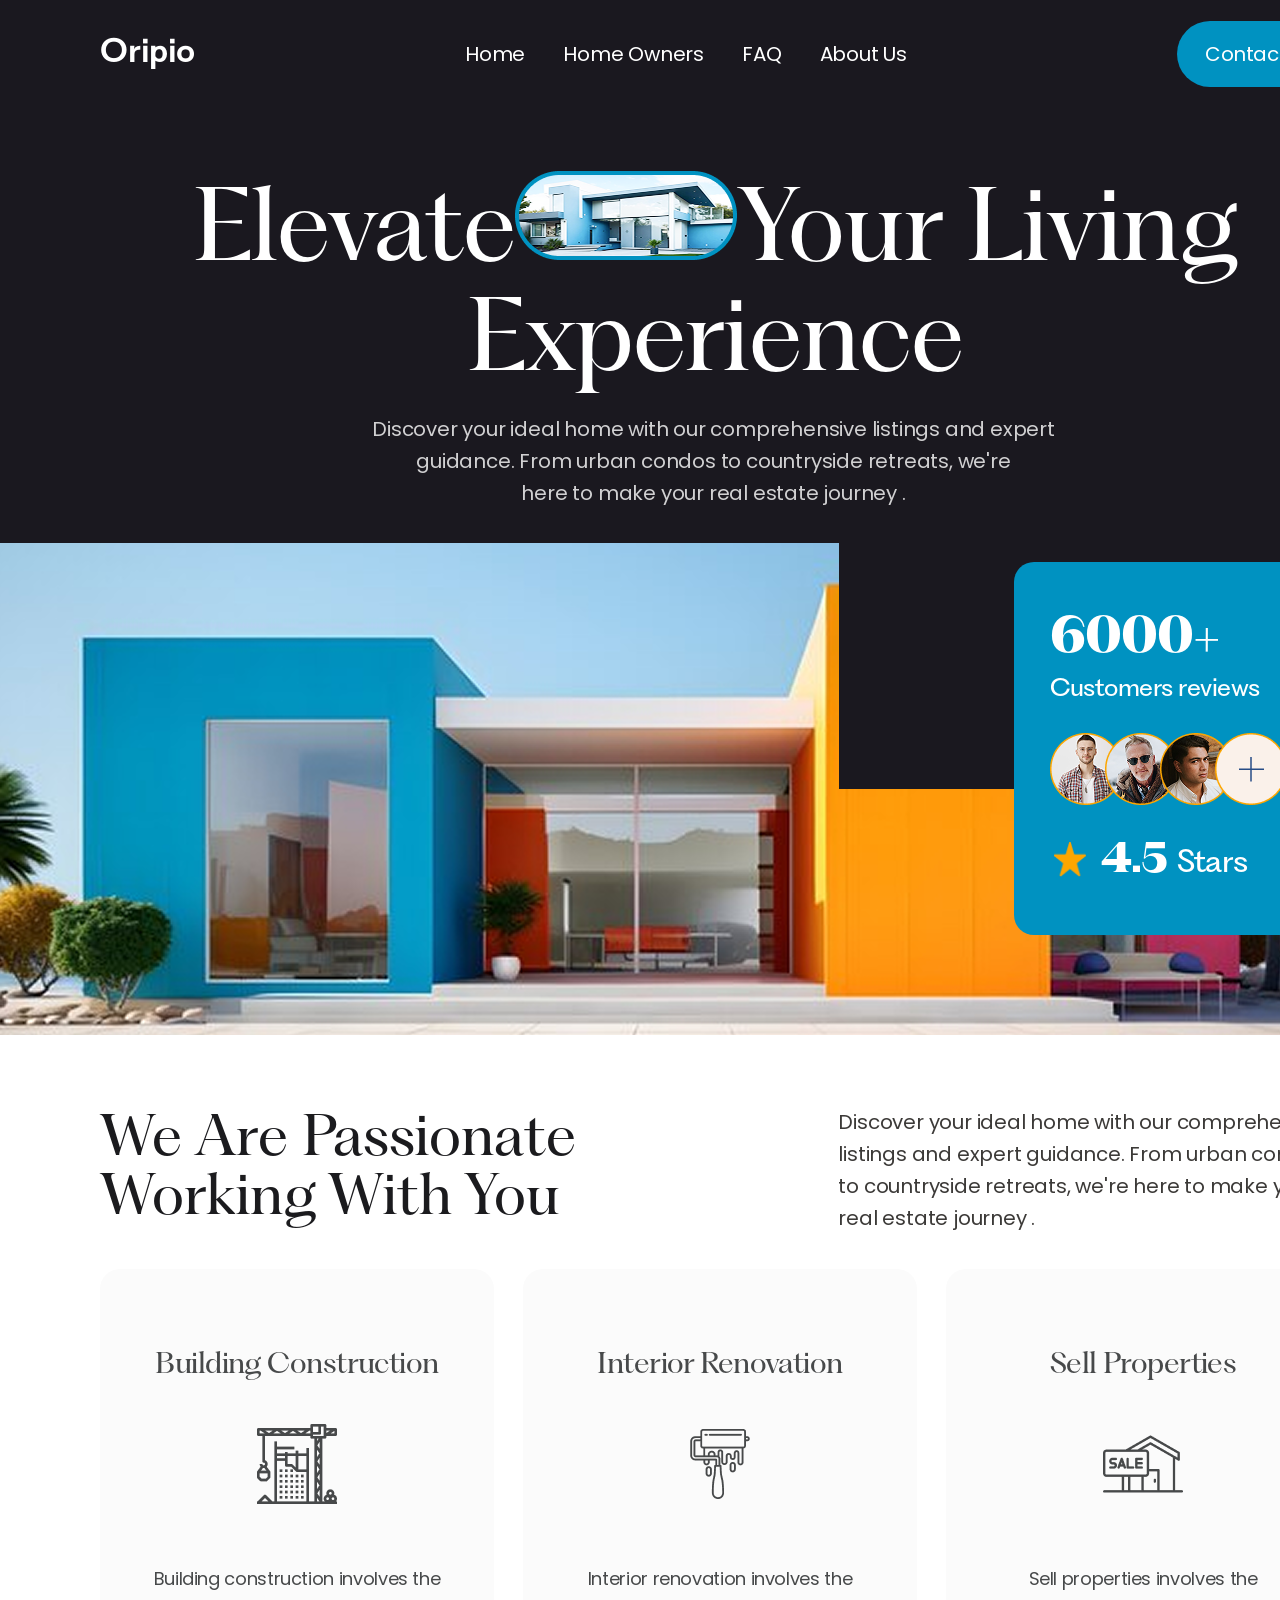
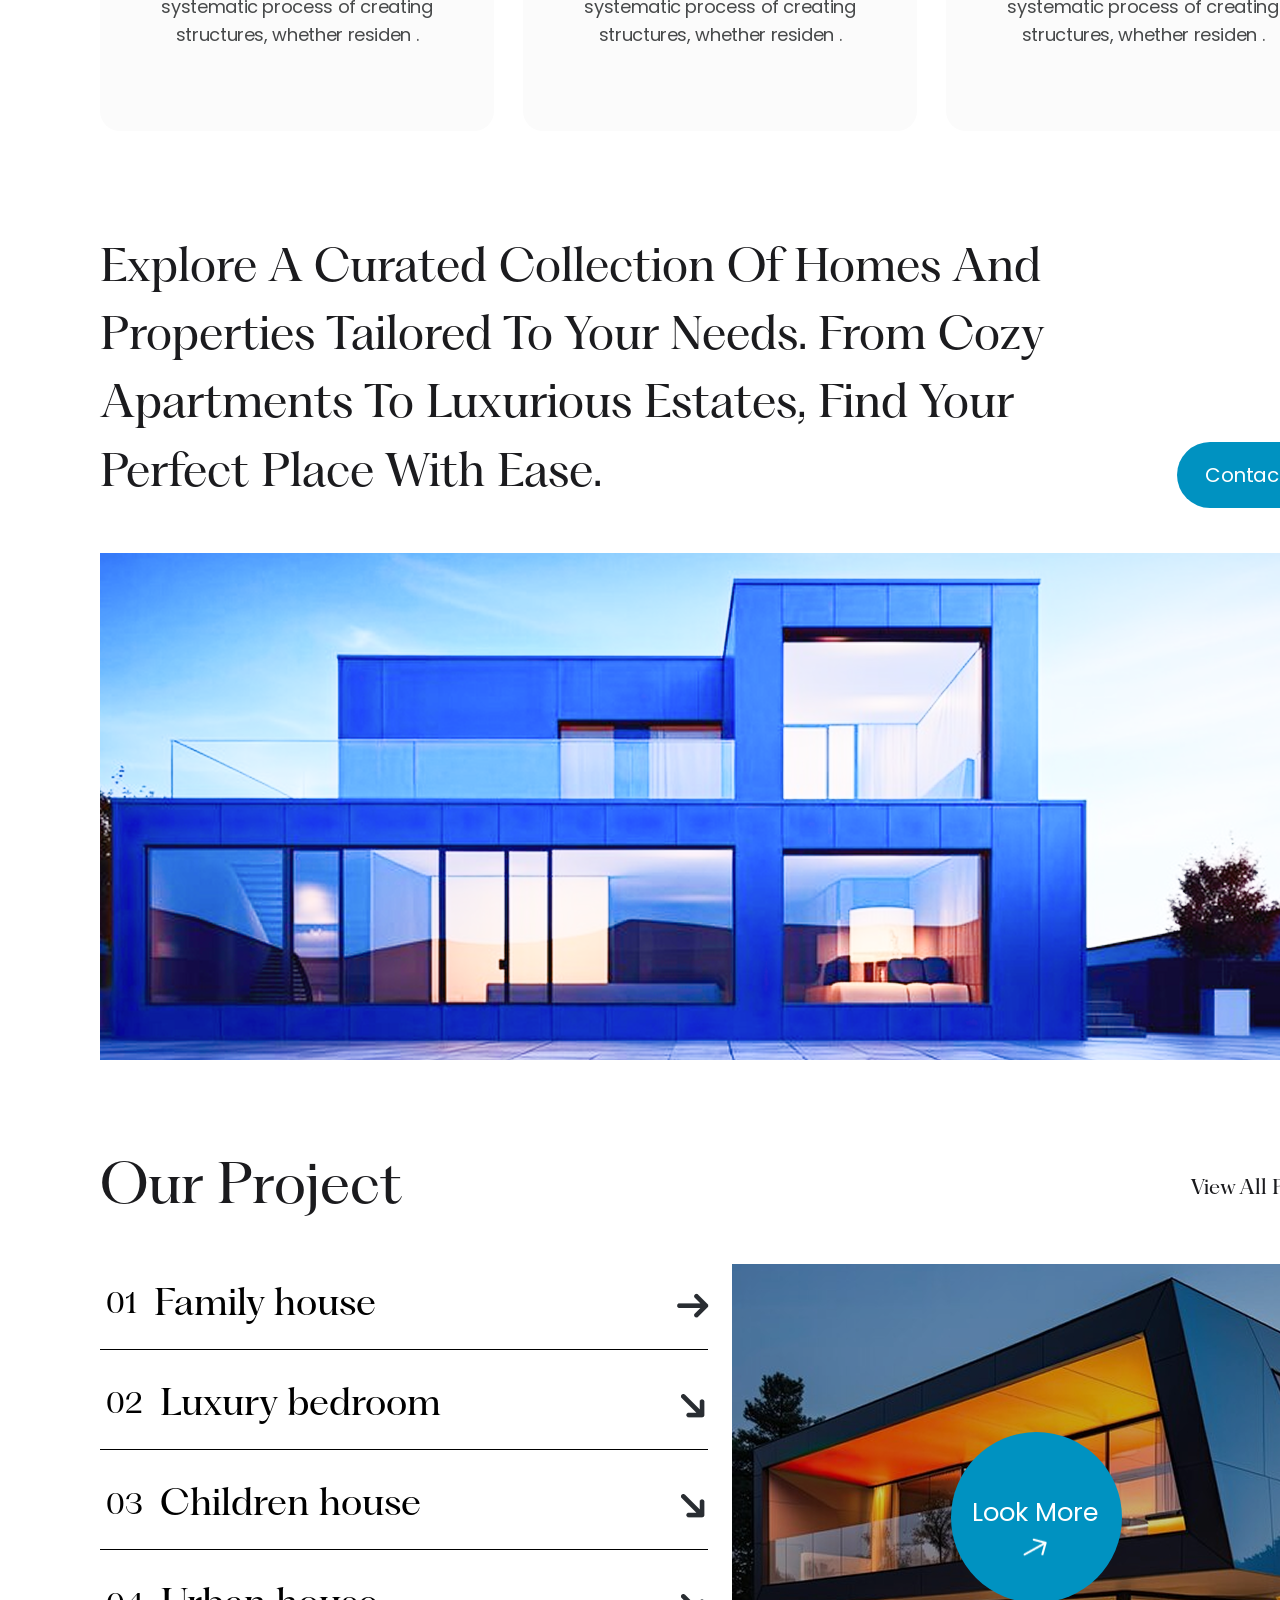
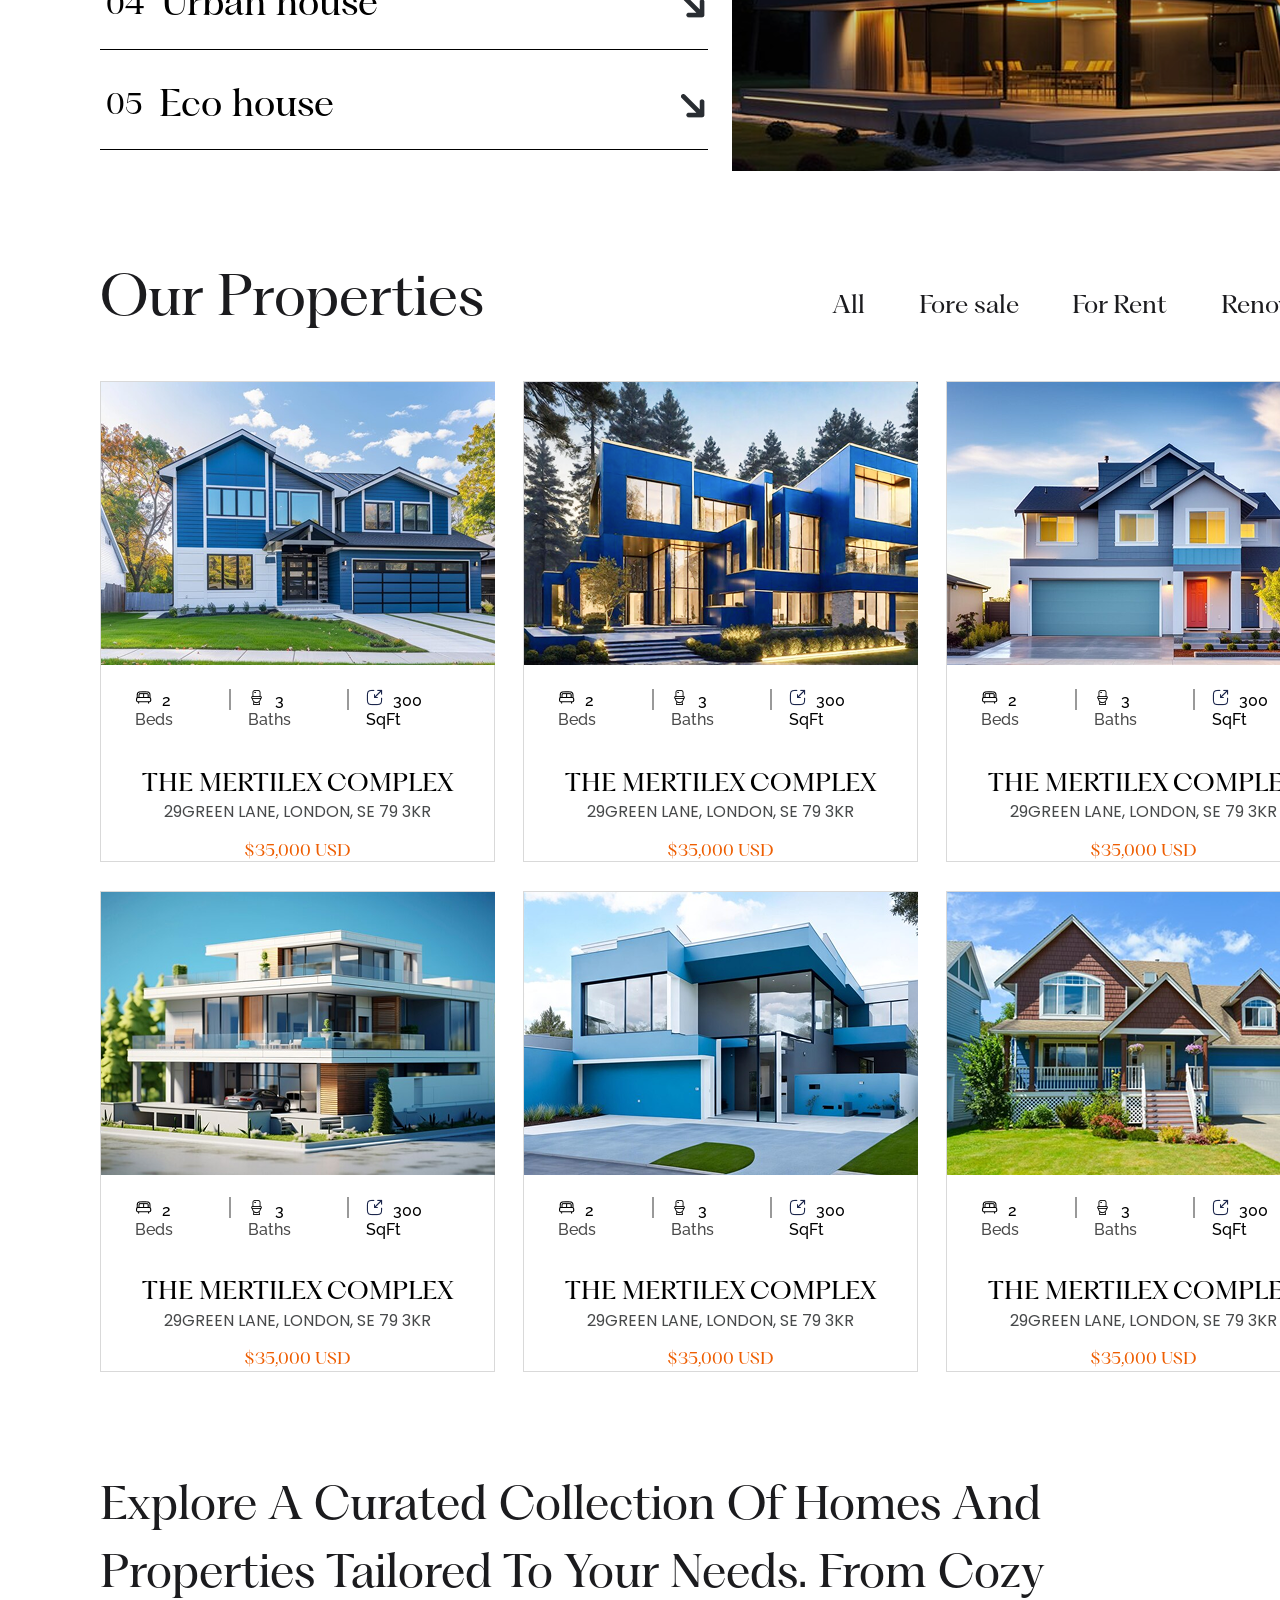
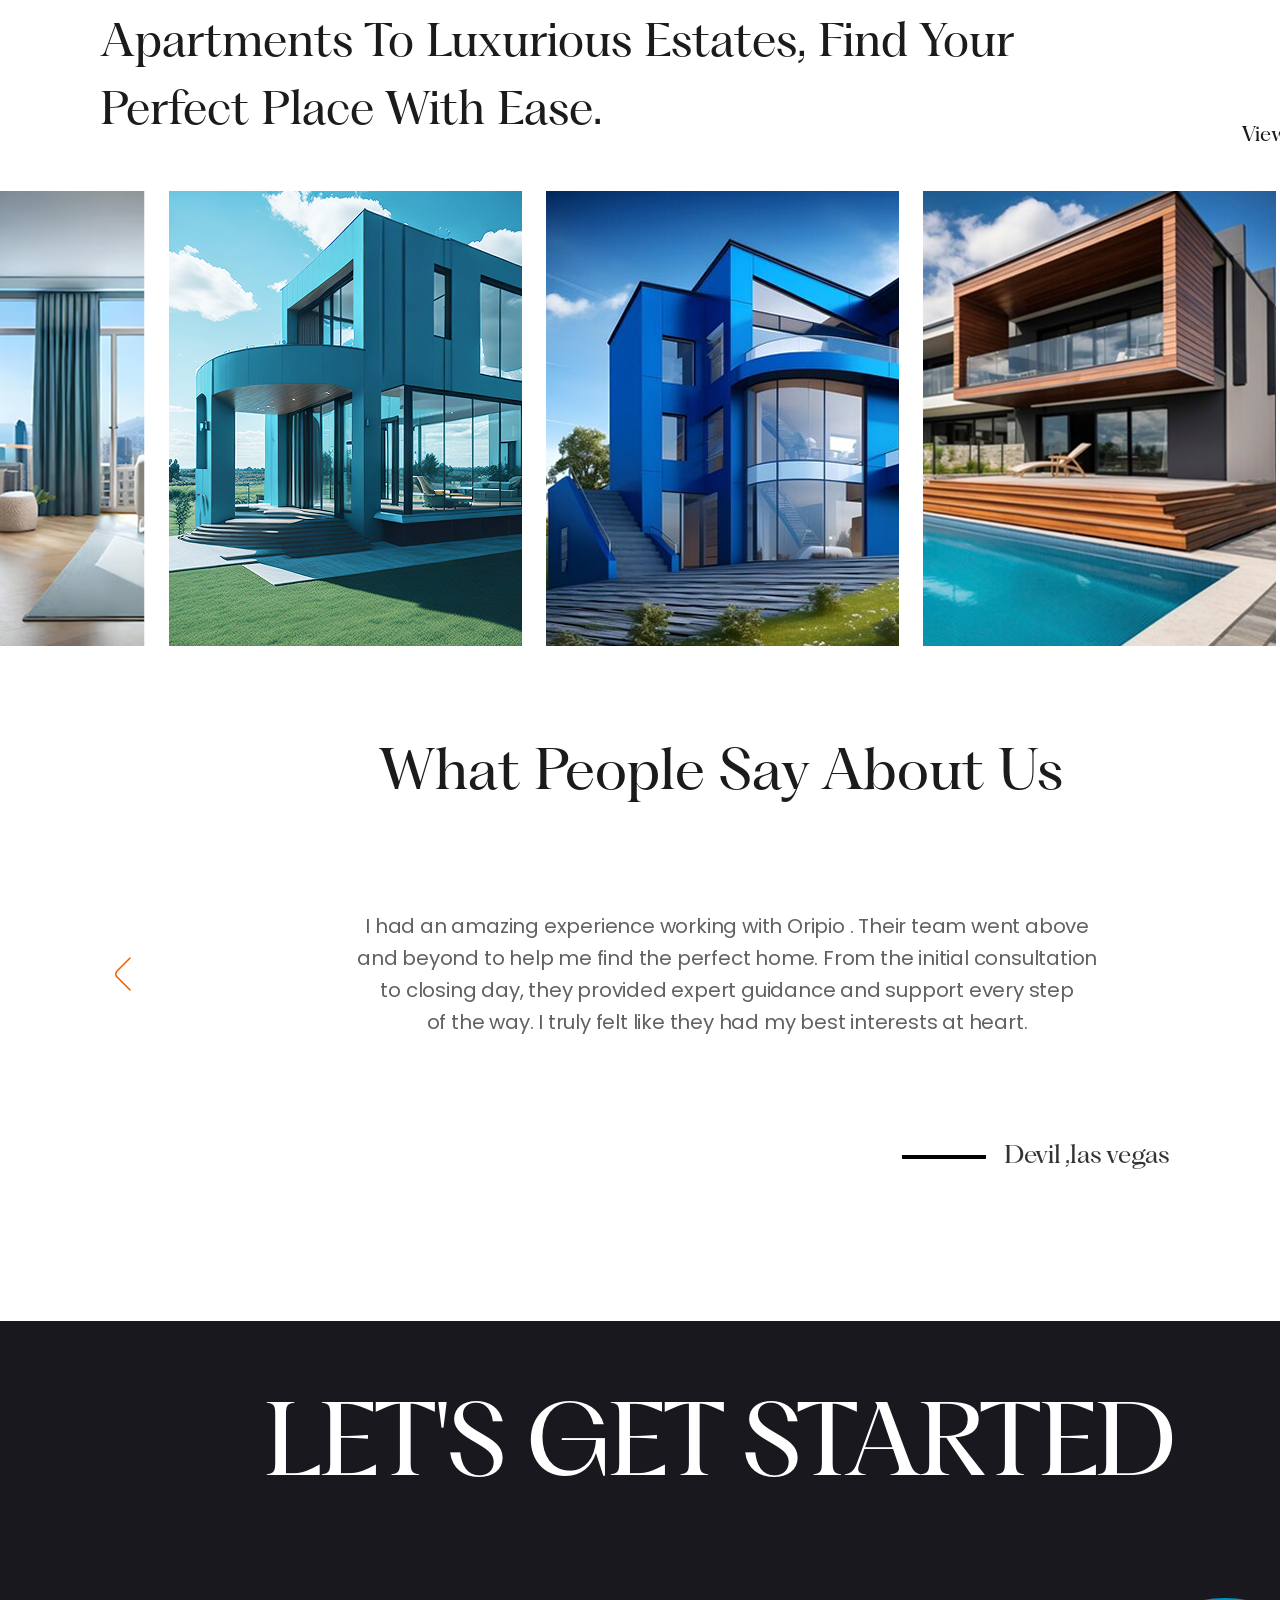
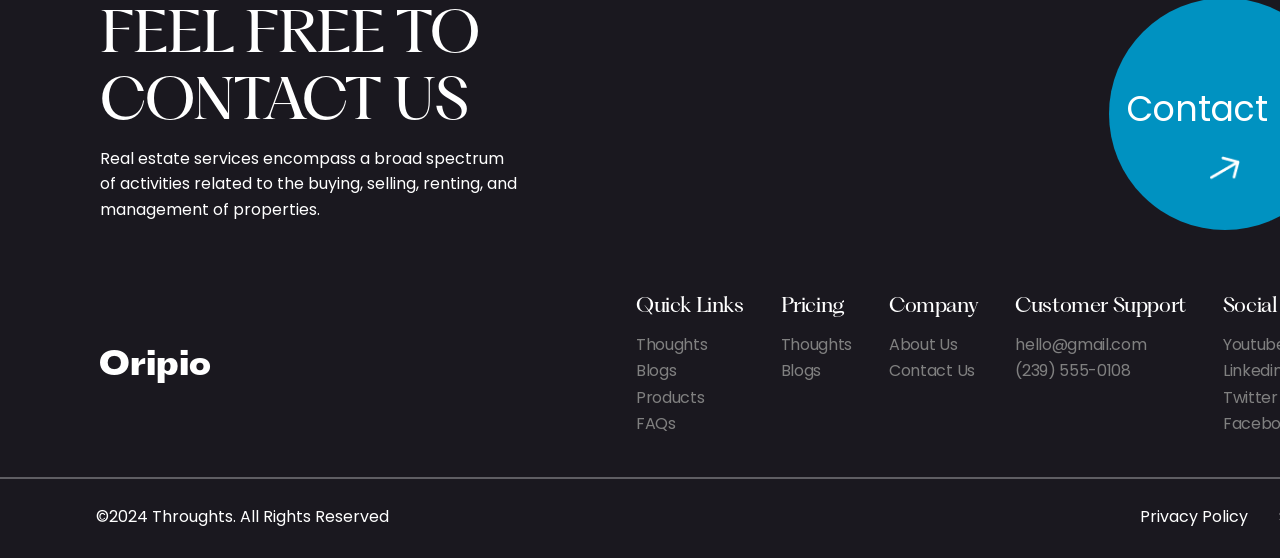
==== index.html @ f5506776 "Add files via upload" ====
<!DOCTYPE html>
<html lang="ru">
<head>
    <meta charset="UTF-8">
    <meta name="viewport" content="width=device-width, initial-scale=1.0">
    <link rel="stylesheet" href="scss/main.css">
    <title>Oripio</title>
</head>
<body>
    <header>
        <!--Шапка-->
        <div class="header">
        <h1 class="header_logo">Oripio</h1>
        <nav>
            <ul>
                <li><a class="header_nav_p">Home</a></li>
                <li><a class="header_nav_p">Home Owners</a></li>
                <li><a class="header_nav_p">FAQ</a></li>
                <li><a class="header_nav_p">About Us</a></li>
            </ul>
        </nav>
        <a href="index2.html"><!-- тут должна быть ссылка -->
        <input class="header_btn" type="button" value="Contact us">
        </a>
        </div>
    </header>
    <!--Страница 1-->
    <main>
        <div class="hero">
            <div class="hero_info">
                <h2>Elevate<span><img src="img/house.png" alt="house"></span>Your Living Experience</h2>
                <p>Discover your ideal home with our comprehensive listings and expert guidance. From urban condos to countryside  retreats, we're<br> here to  make your real estate journey .</p>
            </div>
            <img class="home_img" src="img/home.png" alt="home">
            <div class="block1">
                <img class="arrow_img" src="img/arrow.png" alt="arrow">
                <p class="namber">6000+</p>
                <p class="opisanie">Customers reviews</p>
                <img class="people_img" src="img/people.png" alt="people">
                <div class="stars">
                    <img class="star_img" src="img/Star.png" alt="star">
                    <p class="star">4.5 <span>Stars</span></p>
                </div>  
            </div>
        </div>

    <!--Страница 2-->
        <div class="work">
            <div class="work_info">
                <h2>We Are Passionate Working With You</h2>
                <p>Discover your ideal home with our comprehensive listings and expert guidance. From urban condos to countryside retreats, we're here to make your real estate journey .</p>
            </div>

            <div class="page2_blocks">
                <div class="block2">
                    <h3>Building Construction</h3>
                    <img class="kran_img" src="img/kran.png" alt="kran">
                    <p>Building construction involves the systematic process of creating structures, whether residen .</p>
                </div>
                <div class="block2">
                    <h3>Interior Renovation</h3>
                    <img class="balik" src="img/balik.png" alt="balik">
                    <p>Interior renovation involves the systematic process of creating structures, whether residen .</p>
                </div>
                <div class="block2">
                    <h3>Sell Properties</h3>
                    <img class="salehome" src="img/salehome.png" alt="salehome">
                    <p>Sell properties involves the systematic process of creating structures, whether residen .</p>
                </div>
            </div>
        </div>

        <!--Страница 3-->
        <div class="opicanie">
            <div class="opicanie_nazvanie">
                <h2>Explore A Curated Collection Of Homes And Properties Tailored To Your Needs. From Cozy Apartments To Luxurious Estates, Find Your Perfect Place With Ease.</h2>
            </div>
             <a href="index2.html"><!-- тут должна быть ссылка -->
                <input class="kopka_btn" type="button" value="Contact us">
            </a>
            <img class="bly_home" src="img/blek.png" alt="">
        </div >
        
<!--Страница 4-->
        <div class="strela">
            <div class="plan_info">
                    <h2 class="strela_nas">Our Project</h2>
                    <p class="strela_txt">View All Project</p>
            </div>
            <div class="plan">
                <div class="punkts">
                    <p>01<span>Family house</span><img src="img/arrow-right.png" alt="arrow"></p>
                    <div class="separator"></div>
                    <p>02<span>Luxury bedroom</span><img src="img/arrow-down.png" alt="arrow"></p>
                    <div class="separator"></div>
                    <p>03<span>Children house</span><img src="img/arrow-down.png" alt="arrow"></p>
                    <div class="separator"></div>
                    <p>04<span>Urban house</span><img src="img/arrow-down.png" alt="arrow"></p>
                    <div class="separator"></div>
                    <p>05<span>Eco house</span><img src="img/arrow-down.png" alt="arrow"></p>
                    <div class="separator"></div>
                </div>
                <div class="strela_png">
                    <img src="img/dom.png" alt="dom">
                    <botton class="circle">
                        <p>Look More</p>
                        <img src="img/arrow-white.png" alt="arrow">
                    </botton>
                </div>
            </div>
        </div>

<!--Страница 5-->
    <div class="ocenka">
            <span class="nazvan">Our Properties</span> 
            <div class="ui">
            <nav>
                <ul>
                    <li><a href="#">All</a></li>
                    <li><a href="#">Fore sale</a></li>
                    <li><a href="#">For Rent</a></li>
                    <li><a href="#">Renovate</a></li>
                </ul>
            </nav>
            </div>
      <div class="projects">
            <div class="project1">
                <img class="title_pr" src="img/1home.png" alt="dom">
                <div class="text_prpject">
                    <div class="txt_pr">
                        <p><img src="img/beds.png" alt="beds">2 <span>Beds</span><div class="separator_pr"></div></p>
                        <p><img src="img/baths.png" alt="baths">3 <span>Baths</span><div class="separator_pr"></div></p>
                        <p><img src="img/sqft.png" alt="sq">300 SqFt</p>
                    </div>
                    <div class="reklama">
                        <p class="the_m_c">THE MERTILEX COMPLEX</p>
                        <p class="green_lane">29GREEN LANE, LONDON, SE 79 3KR</p>
                        <p class="dollar">$35,000 USD</p>
                    </div>
                </div>
            </div>
            <div class="project1">
                <img class="title_pr" src="img/2home.png" alt="dom">
                <div class="text_prpject">
                    <div class="txt_pr">
                        <p><img src="img/beds.png" alt="beds">2 <span>Beds</span><div class="separator_pr"></div></p>
                        <p><img src="img/baths.png" alt="baths">3 <span>Baths</span><div class="separator_pr"></div></p>
                        <p><img src="img/sqft.png" alt="sq">300 SqFt</p>
                    </div>
                    <div class="reklama">
                        <p class="the_m_c">THE MERTILEX COMPLEX</p>
                        <p class="green_lane">29GREEN LANE, LONDON, SE 79 3KR</p>
                        <p class="dollar">$35,000 USD</p>
                    </div>
                </div>
            </div>
            <div class="project1">
                <img class="title_pr" src="img/3home.png" alt="dom">
                <div class="text_prpject">
                    <div class="txt_pr">
                        <p><img src="img/beds.png" alt="beds">2 <span>Beds</span><div class="separator_pr"></div></p>
                        <p><img src="img/baths.png" alt="baths">3 <span>Baths</span><div class="separator_pr"></div></p>
                        <p><img src="img/sqft.png" alt="sq">300 SqFt</p>
                    </div>
                    <div class="reklama">
                        <p class="the_m_c">THE MERTILEX COMPLEX</p>
                        <p class="green_lane">29GREEN LANE, LONDON, SE 79 3KR</p>
                        <p class="dollar">$35,000 USD</p>
                    </div>
                </div>
            </div>
            
        </div>
    <div class="projects3">
       <div class="project2">
                <img class="title_pr2" src="img/4home.png" alt="dom">
                <div class="text_prpject2">
                    <div class="txt_pr2">
                        <p><img src="img/beds.png" alt="beds">2 <span>Beds</span><div class="separator_pr2"></div></p>
                        <p><img src="img/baths.png" alt="baths">3 <span>Baths</span><div class="separator_pr2"></div></p>
                        <p><img src="img/sqft.png" alt="sq">300 SqFt</p>
                    </div>
                    <div class="reklama2">
                        <p class="the_m_c2">THE MERTILEX COMPLEX</p>
                        <p class="green_lane2">29GREEN LANE, LONDON, SE 79 3KR</p>
                        <p class="dollar2">$35,000 USD</p>
                    </div>
                </div>
       </div>

       <div class="project2">
                <img class="title_pr2" src="img/6home.png" alt="dom">
                <div class="text_prpject2">
                    <div class="txt_pr2">
                        <p><img src="img/beds.png" alt="beds">2 <span>Beds</span><div class="separator_pr2"></div></p>
                        <p><img src="img/baths.png" alt="baths">3 <span>Baths</span><div class="separator_pr2"></div></p>
                        <p><img src="img/sqft.png" alt="sq">300 SqFt</p>
                    </div>
                    <div class="reklama2">
                        <p class="the_m_c2">THE MERTILEX COMPLEX</p>
                        <p class="green_lane2">29GREEN LANE, LONDON, SE 79 3KR</p>
                        <p class="dollar2">$35,000 USD</p>
                    </div>
                </div>
       </div>

       <div class="project2">
                <img class="title_pr2" src="img/7home.png" alt="dom">
                <div class="text_prpject2">
                    <div class="txt_pr2">
                        <p><img src="img/beds.png" alt="beds">2 <span>Beds</span><div class="separator_pr2"></div></p>
                        <p><img src="img/baths.png" alt="baths">3 <span>Baths</span><div class="separator_pr2"></div></p>
                        <p><img src="img/sqft.png" alt="sq">300 SqFt</p>
                    </div>
                    <div class="reklama2">
                        <p class="the_m_c2">THE MERTILEX COMPLEX</p>
                        <p class="green_lane2">29GREEN LANE, LONDON, SE 79 3KR</p>
                        <p class="dollar2">$35,000 USD</p>
                    </div>
                </div>
       </div>
    </div>
<!--Страница 6-->
       <div class="carysel">
          <div class="carysel_info">
            <h2>Explore A Curated Collection Of Homes And Properties Tailored To Your Needs. From Cozy Apartments To Luxurious Estates, Find Your Perfect Place With Ease.</h2>
            <p>View More</p>
          </div>
          <div class="cartinki">
            <img class="home1" src="img/home1.png">
            <img class="home2" src="img/home2.png">
            <img class="home3" src="img/home3.png">
            <img class="home4" src="img/home4.png">
            <img class="home5" src="img/home5.png">
          </div>
       </div>

<!--Страница 7-->
      <div class="poslednie">
        <div class="What">
            <h2>What people say about us</h2>
        </div>
        <div class="hed">
            <img class="left2" src="img/left.png">
            <span> I had an amazing experience working with Oripio . Their team went above <br> and beyond to help me find the perfect home. From the initial consultation <br> to closing day, they provided expert guidance and support every step <br> of the way. I truly felt like they had my best interests at heart.</span>
            <img class="right2" src="img/right.png">
        </div>
        <div class="las">
            <div class="lini"></div>
            <p>Devil ,las vegas</p>
        </div>
      </div>
    </main>
    
<!--Подвал-->
    <footer class="footer">
        <div class="names">
            <h2>LET'S GET STARTED</h2>
        </div>
        <div class="ju">
            <div class="infos">
                <h3>FEEL FREE TO CONTACT US</h3>
                <p>Real estate services encompass a broad spectrum of activities related to the buying, selling, renting, and management of properties.</p>
            </div>
            <button class="circle2">
                <p>Contact Us</p>
                <img src="img/strela.png">
            </button>
        </div>
        <div class="contact">
            <p class="oripio">Oripio</p>
            <div class="footer_links">
                <div class="one">
                    <p class="one_title">Quick Links</p>
                    <div class="punkti">
                        <p>Thoughts</p>
                        <p>Blogs</p>
                        <p>Products</p>
                        <p>FAQs</p>
                    </div>
                </div>
                <div class="one">
                    <p class="one_title">Pricing</p>
                    <div class="punkti">
                        <p>Thoughts</p>
                        <p>Blogs</p>
                    </div>
                    
                </div>
                <div class="one">
                    <p class="one_title">Company</p>
                    <div class="punkti">
                        <p>About Us</p>
                        <p>Contact Us</p>
                    </div>
                </div>
                <div class="one">
                    <p class="one_title">Customer Support</p>
                    <div class="punkti">
                        <p>hello@gmail.com</p>
                        <p>(239) 555-0108</p>
                    </div>
                </div>
                <div class="one">
                    <p class="one_title">Social Media</p>
                    <div class="punkti">
                        <p>Youtube</p>
                        <p>Linkedin</p>
                        <p>Twitter</p>
                        <p>Facebook</p>
                    </div>
                    
                </div>
            </div> 
        </div>
        <div class="cones"></div>
        <div class="nam">
            <p class="nam_2024">©2024 Throughts. All Rights Reserved</p>
            <p>Privacy Policy</p>
            <p>Security</p>
        </div>
    </footer>
</body>
</html>
---- scss/main.css ----
* {
  margin: 0 auto;
  padding: 0;
}

@font-face {
  font-family: Poppins-Regular;
  src: url(../font/Poppins/Poppins-Regular.ttf);
}
@font-face {
  font-family: PPfragment-SansExtraBold;
  src: url(../font/pp-fragment-webfont/PPFragment-SansExtraBold.woff);
}
@font-face {
  font-family: PPfragment-SerifRegular;
  src: url(../font/pp-fragment-webfont/PPFragment-SerifRegular.woff);
}
@font-face {
  font-family: PPfragment-SerifExtraBold;
  src: url(../font/pp-fragment-webfont/PPFragment-SerifExtraBold.woff);
}
@font-face {
  font-family: PPfragment-SansRegular;
  src: url(../font/pp-fragment-webfont/PPFragment-SansRegular.woff);
}
@font-face {
  font-family: Raleway-Medium;
  src: url(../font/Raleway/static/Raleway-Medium.ttf);
}
body {
  width: 1440px;
  background-color: #FFFFFF;
}
@media screen and (min-width: 500px) {
  body {
    width: 1440px;
  }
}

.green_lane2, .green_lane, .block2 p {
  font-family: Poppins-Regular, sans-serif;
  font-weight: 400;
  color: #47494A;
  letter-spacing: -0.02em;
}

header {
  background-color: #1A181F;
  height: 66px;
  padding: 21px 100px;
  letter-spacing: -0.01em;
}

.header {
  display: flex;
  gap: 263.5px;
  align-items: center;
}
.header_logo {
  font-family: PPfragment-SansRegular, sans-serif;
  font-size: 30px;
  color: #FFFFFF;
  margin: 0px 0px 0px 0px;
  letter-spacing: 1px;
  font-weight: 800;
}
.header nav ul {
  display: flex;
  gap: -20px;
  margin: 35px 0px 0px 0px;
  list-style: none;
}
.header_nav_p {
  cursor: pointer;
  font-family: Poppins-Regular, sans-serif;
  font-size: 1.25rem;
  color: #FFFFFF;
  opacity: 1;
  font-weight: 400;
  letter-spacing: -0.01em;
}
.header_btn {
  border: none;
  padding: 18px 28px;
  width: 163px;
  height: 66px;
  background: #0092C1;
  border-radius: 38px;
  font-family: Poppins-Regular, sans-serif;
  font-size: 1.25rem;
  color: #FFFFFF;
  letter-spacing: -0.02em;
  cursor: pointer;
}

.hero {
  background-color: #1A181F;
  width: 1440px;
  height: 914px;
}
.hero_info {
  text-align: center;
  position: relative;
}
.hero_info h2 {
  margin-left: 170px;
  margin-right: auto;
  padding-top: 63px;
  font-family: PPfragment-SerifRegular, serif;
  font-size: 6rem;
  color: #FFFFFF;
  font-weight: 400;
  width: 1090px;
  line-height: 115%;
  text-align: center;
  letter-spacing: -0.01em;
  font-weight: 400;
}
.hero_info p {
  text-align: center;
  font-family: Poppins-Regular, sans-serif;
  font-size: 1.25rem;
  color: #FFFFFF;
  opacity: 0.8;
  font-weight: 400;
  letter-spacing: -0.01em;
  width: 687px;
  margin-top: 13px;
  line-height: 160%;
  margin-left: 370px;
}

.home_img {
  position: absolute;
  margin-top: 34px;
  left: 50%;
  transform: translateX(-50%);
  z-index: 0;
  width: 1440px;
  height: auto;
}

.block1 {
  background: #0092C1;
  width: 311px;
  height: 373px;
  border-radius: 20px;
  margin: 53px 0 0 1014px;
  z-index: 1;
  position: relative;
}

.arrow_img {
  position: absolute;
  width: 60px;
  height: 60px;
  margin-left: 281px;
  margin-top: -21px;
  z-index: 2;
  cursor: pointer;
}

.namber {
  font-family: PPfragment-SerifExtraBold, serif;
  font-size: 3rem;
  color: #FFFFFF;
  margin-left: 36px;
  padding-top: 53px;
  letter-spacing: -0.02em;
  font-weight: 800;
}

.opisanie {
  font-family: PPfragment-SansRegular, sans-serif;
  font-size: 1.5rem;
  color: #FFFFFF;
  margin: 13px 0 0 36px;
  letter-spacing: -0.02em;
  font-weight: 400;
}

.people_img {
  margin: 31px 0 0 36px;
}

.star {
  font-family: PPfragment-SerifExtraBold, serif;
  font-size: 2.5rem;
  color: #FFFFFF;
  letter-spacing: -0.02em;
  font-weight: 800;
}
.star span {
  font-family: PPfragment-SansRegular, sans-serif;
  font-size: 1.875rem;
  font-weight: 400;
}

.star_img {
  width: 32px;
  height: 35px;
  margin: 1px 3px 0px 15px;
}

.stars {
  margin: 32px 0 0 25px;
  display: flex;
  width: 220px;
}

.work {
  background-color: #FFFFFF;
  width: 1240px;
  margin: 79px 100px;
}
.work_info {
  height: 128px;
  display: flex;
  justify-content: space-between;
  align-items: center;
  padding: 0px;
  gap: 173px;
}
.work_info h2 {
  font-family: PPfragment-SerifRegular, serif;
  font-size: 3.375rem;
  color: #1B1B1E;
  font-weight: 400;
  text-align: left;
  line-height: 110%;
  margin-top: 10px;
}
.work_info p {
  font-family: Poppins-Regular, sans-serif;
  font-size: 1.25rem;
  color: #3C3A38;
  opacity: 1;
  font-weight: 400;
  letter-spacing: -0.01em;
  width: 840px;
  height: 128px;
  padding-top: 10px;
  line-height: 160%;
}

.page2_blocks {
  display: flex;
  flex-direction: row;
  align-items: flex-start;
  gap: 29px;
  margin-top: 35px;
}

.block2 {
  box-sizing: border-box;
  display: flex;
  flex-direction: column;
  justify-content: center;
  align-items: center;
  padding: 82px 34px;
  gap: 44px;
  width: 394px;
  height: 462px;
  background: #FBFBFB;
  border-radius: 20px;
  margin-top: 5px;
}
.block2 h3 {
  font-family: PPfragment-SerifRegular, serif;
  font-weight: 400;
  font-size: 1.75rem;
  text-align: center;
  color: #47494A;
  letter-spacing: -0.02em;
  text-transform: capitalize;
}
.block2 p {
  width: 305px;
  height: 84px;
  font-size: 1.125rem;
  line-height: 155%;
  text-align: center;
}
.block2 img {
  margin-bottom: 17px;
  width: 80px;
  height: 80px;
}

.opicanie {
  background-color: #FFFFFF;
  height: 827px;
  margin-left: 100px;
  width: 1240px;
  margin-top: -77px;
}
.opicanie_nazvanie {
  display: flex;
  justify-content: space-between;
  align-items: center;
  padding: 0px;
  gap: 173px;
}
.opicanie_nazvanie h2 {
  font-family: PPfragment-SerifRegular, serif;
  font-size: 2.75rem;
  color: #1B1B1E;
  font-weight: 400;
  text-align: left;
  margin-top: 103px;
  line-height: 155%;
  width: 1050px;
  margin-right: 290px;
}

.kopka_btn {
  border: none;
  padding: 18px 28px;
  width: 163px;
  height: 66px;
  background: #0092C1;
  border-radius: 38px;
  font-family: Poppins-Regular, sans-serif;
  font-size: 1.25rem;
  color: #FFFFFF;
  letter-spacing: -0.02em;
  cursor: pointer;
  float: right;
  margin-top: -67px;
}

.bly_home {
  width: 1240px;
  height: 507px;
  margin-top: 44px;
}

.strela {
  margin: 164px 100px 100px 100px;
  align-items: flex-start;
}

.plan_info {
  display: flex;
  justify-content: space-between;
  align-items: center;
  height: 128px;
}

.strela_nas {
  font-family: PPfragment-SerifRegular, serif;
  font-size: 54px;
  color: #1B1B1E;
  font-weight: 400;
  margin: 0;
}

.strela_txt {
  font-family: PPfragment-SerifRegular, serif;
  font-size: 20px;
  color: #1B1B1E;
  font-weight: 400;
  margin: 0;
}

.plan {
  display: flex;
}

.punkts {
  margin-top: 33px;
  width: 608px;
  cursor: pointer;
  position: relative;
  margin-left: 6px;
  justify-content: space-between;
}
.punkts p {
  font-family: PPfragment-SerifRegular, serif;
  font-size: 28px;
  display: flex;
  align-items: center;
  justify-content: space-between;
  margin: 0px;
  line-height: 41px;
}
.punkts span {
  font-family: PPfragment-SerifRegular, serif;
  margin-left: 17px;
  flex: 1;
  font-weight: 400;
  font-size: 36px;
  line-height: 41.5px;
}
.punkts img {
  flex-shrink: 0;
}

.separator {
  height: 1.17px;
  background-color: #000000;
  margin: 22px 0 35.5px -6.5px;
  width: 608px;
}

.strela_png {
  position: relative;
  margin-left: 20px;
  margin-top: 12px;
  display: flex;
  flex-direction: column;
  align-items: center;
}
.strela_png img {
  width: 608px;
  height: 507px;
}

.circle {
  position: absolute;
  width: 171px;
  height: 171px;
  background-color: #0092C1;
  border-radius: 50%;
  margin-top: 168px;
  color: #FFFFFF;
  align-items: center;
}
.circle p {
  margin: 61px 22px 0px 21px;
  font-family: Poppins-Regular, sans-serif;
  font-size: 25.65px;
}
.circle img {
  width: 34.2px;
  height: 34.2px;
  margin: 0px 0 0 67.9px;
}

.ocenka {
  margin: -15px 100px 100px 100px;
  width: 1240px;
  height: 1103px;
}

.nazvan {
  font-family: PPfragment-SerifRegular, serif;
  font-size: 54px;
  color: #1B1B1E;
  font-weight: 400;
  line-height: 110%;
}

div nav {
  float: right;
  width: 522px;
  font-family: PPfragment-SerifRegular, serif;
  font-size: 24px;
  margin-top: -36px;
}
div nav ul {
  list-style: none;
  display: flex;
  justify-content: space-between;
  gap: 25px;
}
div nav ul li {
  display: inline-block;
}
div nav ul li a {
  color: #1B1B1E;
  text-decoration: none;
}
div nav ul li a:hover {
  border-bottom: 2px solid #000000;
  padding-bottom: 10px;
}

.projects {
  display: flex;
  margin-left: 0px;
  margin-top: 51px;
}

.title_pr {
  width: 394px;
  height: 283px;
}

.project1 {
  display: flex;
  flex-direction: column;
  align-items: center;
  width: 393px;
  height: 479px;
  border: 1.5px solid #D9D9D9;
  margin-right: 28px;
}

.text_prpject {
  margin: 24px 33.5px;
}

.txt_pr {
  display: flex;
}
.txt_pr p {
  font-family: Raleway-Medium, sans-serif;
  font-size: 16px;
}
.txt_pr img {
  margin-right: 10px;
  width: 17px;
  height: 17px;
}

.text_prpject p span {
  opacity: 0.7;
}

.the_m_c {
  font-family: PPfragment-SerifRegular, serif;
  font-size: 24px;
}

.green_lane {
  font-size: 16px;
  margin: 2px 0 24px 0;
  letter-spacing: -0.02px;
  font-weight: 400;
}

.dollar {
  font-family: PPfragment-SerifRegular, serif;
  font-size: 16px;
  color: #EE5E02;
  font-weight: 400;
  margin-top: -4px;
}

.separator_pr {
  height: 18.5px;
  border: 1px solid rgba(0, 0, 0, 0.4);
  margin: 0 17px;
}

.reklama {
  margin: 43px 0;
  display: flex;
  flex-direction: column;
  align-items: center;
}

.projects3 {
  display: flex;
  margin-left: 0px;
  margin-top: 29px;
}

.title_pr2 {
  width: 394px;
  height: 283px;
}

.project2 {
  display: flex;
  flex-direction: column;
  align-items: center;
  width: 393px;
  height: 479px;
  border: 1.5px solid #D9D9D9;
  margin-right: 28px;
}

.text_prpject2 {
  margin: 18px 33.5px;
}

.txt_pr2 {
  display: flex;
}
.txt_pr2 p {
  font-family: Raleway-Medium, sans-serif;
  font-size: 16px;
}
.txt_pr2 img {
  margin-right: 10px;
  width: 17px;
  height: 17px;
  margin-top: 6px;
}

.text_prpject2 p span {
  opacity: 0.7;
}

.the_m_c2 {
  font-family: PPfragment-SerifRegular, serif;
  font-size: 24px;
  margin-top: 2px;
}

.green_lane2 {
  font-size: 16px;
  margin: 3px 0 24px 0;
  letter-spacing: -0.02px;
  font-weight: 400;
}

.dollar2 {
  font-family: PPfragment-SerifRegular, serif;
  font-size: 16px;
  color: #EE5E02;
  font-weight: 400;
  margin-top: -5px;
}

.separator_pr2 {
  height: 18.5px;
  border: 1px solid rgba(0, 0, 0, 0.4);
  margin: 4px 17px;
}

.reklama2 {
  margin: 39px 0;
  display: flex;
  flex-direction: column;
  align-items: center;
}

.carysel {
  width: 1861px;
  height: 771px;
  margin-top: 2px;
}
.carysel_info {
  display: flex;
  justify-content: space-between;
  align-items: center;
  padding: 0px;
  gap: 173px;
}
.carysel_info h2 {
  font-family: PPfragment-SerifRegular, serif;
  font-size: 2.75rem;
  color: #1B1B1E;
  font-weight: 400;
  text-align: left;
  margin-top: 100px;
  line-height: 155%;
  width: 1050px;
  margin-left: 0px;
  display: flex;
}
.carysel_info p {
  font-family: PPfragment-SerifRegular, serif;
  font-size: 20px;
  color: #1B1B1E;
  font-weight: 400;
  text-align: right;
  margin-top: 350px;
  width: 100px;
  margin-left: -701px;
  display: flex;
}

.cartinki {
  width: 1858px;
  height: 455px;
  margin-left: -100px;
}
.cartinki img {
  margin-right: 20px;
  margin-top: 44px;
}

.poslednie {
  width: 1240px;
  height: 431px;
  margin: 250px 100px 0px 100px;
}

.What h2 {
  margin: -50px 278.5px 0px 179px;
  font-family: PPfragment-SerifRegular, serif;
  font-size: 54px;
  color: #1B1B1E;
  font-weight: 400;
  line-height: 110%;
  text-transform: capitalize;
}

.hed {
  display: flex;
}

.left2 {
  margin: 145px 124px 0px -100px;
  width: 48px;
  height: 48px;
}

.right2 {
  margin: 145px 100px 0px 0px;
  width: 48px;
  height: 48px;
}

.hed span {
  margin-top: 105px;
  margin-left: 85px;
  font-family: Poppins-Regular, sans-serif;
  font-size: 20px;
  color: rgba(60, 58, 56, 0.8);
  opacity: 1;
  font-weight: 400;
  letter-spacing: -0.01em;
  line-height: 160%;
  text-align: center;
}

.las {
  display: flex;
}

.lini {
  border: 2px solid #000000;
  width: 80px;
  height: 0px;
  margin-top: 117px;
  margin-left: 702px;
}

.las p {
  font-weight: 400;
  font-size: 24px;
  line-height: 160%;
  letter-spacing: -0.01em;
  text-align: center;
  color: #333;
  font-family: PPfragment-SerifRegular, serif;
  margin-top: 100px;
  margin-right: 270px;
}

.footer {
  width: 1440px;
  height: 837px;
  background-color: #1A181F;
  margin-top: 1547px;
}

.names h2 {
  color: #FFFFFF;
  font-size: 96px;
  font-family: PPfragment-SerifRegular, serif;
  padding-top: 80px;
  margin-left: 264px;
  font-weight: 400;
  line-height: 100%;
  letter-spacing: -0.03em;
}

.ju {
  display: flex;
  gap: 586px;
  justify-content: center;
  position: relative;
}

.infos {
  display: flex;
  height: 220px;
  margin-left: 10px;
}
.infos h3 {
  font-weight: 400;
  font-size: 56px;
  line-height: 120%;
  letter-spacing: -0.02em;
  color: #FFFFFF;
  font-family: PPfragment-SerifRegular, serif;
  margin-top: 106px;
  margin-left: 90px;
  width: 390px;
  height: 134px;
}
.infos p {
  margin-left: -390px;
  margin-top: 249px;
  width: 421.57px;
  height: 78px;
  font-weight: 400;
  font-size: 16px;
  line-height: 160%;
  color: #FFFFFF;
  font-family: Poppins-Regular, sans-serif;
}

.circle2 {
  position: absolute;
  width: 232px;
  height: 232px;
  background-color: #0092C1;
  border-radius: 50%;
  margin: 101px 5px 0 1015px;
  color: #FFFFFF;
  border: none;
  cursor: pointer;
}
.circle2 p {
  margin: 58px 22px 5px 18px;
  font-family: Poppins-Regular, sans-serif;
  font-size: 34.8px;
  white-space: nowrap;
}
.circle2 img {
  width: 60px;
  height: 60px;
}

.contact {
  display: flex;
  gap: 345px;
  margin: 175px 0 0 99px;
}

.oripio {
  margin: 57px 0 0 0;
  font-family: PPfragment-SansExtraBold, sans-serif;
  font-size: 33px;
  color: #FFFFFF;
  font-weight: 800;
}

.one {
  padding-right: 3px;
}

.one_title {
  margin: 4px 0 17.75px 0;
  font-family: PPfragment-SerifRegular, serif;
  font-size: 20px;
  color: #FFFFFF;
  font-weight: 400;
  line-height: 110%;
  letter-spacing: -0.02em;
}

.footer_links {
  display: flex;
  gap: 34px;
  margin-left: 80px;
}

.punkti p {
  margin-bottom: 9px;
  font-family: Poppins-Regular, sans-serif;
  font-size: 16px;
  color: #808080;
  font-weight: 400;
  line-height: 110%;
  letter-spacing: -0.02em;
}

.cones {
  width: 1440px;
  height: 0px;
  opacity: 0.3;
  border: 0.1px solid #FFFFFF;
  margin: 35px 0 0 0;
}

.nam {
  margin: 25px 96px;
  display: flex;
  gap: 30px;
  font-family: Poppins-Regular, sans-serif;
  font-size: 16px;
  color: #FFFFFF;
}
.nam_2024 {
  margin: 0 720px 0 0;
}

@media screen and (max-width: 390px) {
  body {
    width: 100%;
    max-width: 390px;
    margin: 0 auto;
    overflow-x: hidden;
  }
  header {
    width: 100%;
    padding: 15px 20px;
    height: auto;
    box-sizing: border-box;
  }
  .header {
    flex-direction: column;
    gap: 15px;
    width: 100%;
  }
  .header_logo {
    font-size: 24px;
    margin: 0;
  }
  .header nav ul {
    margin: 0;
    gap: 15px;
    flex-wrap: wrap;
    justify-content: center;
    padding: 0;
  }
  .header_nav_p {
    font-size: 0.95rem;
    white-space: nowrap;
  }
  .header_btn {
    width: 140px;
    height: 44px;
    padding: 10px 20px;
    font-size: 0.95rem;
  }
  .hero {
    width: 100%;
    height: auto;
    padding-bottom: 40px;
    position: relative;
  }
  .hero_info h2 {
    width: 90%;
    margin: 0 auto;
    padding-top: 30px;
    font-size: 2.2rem;
    line-height: 1.2;
  }
  .hero_info h2 span img {
    width: 35px;
    height: auto;
    vertical-align: middle;
  }
  .hero_info p {
    width: 90%;
    margin: 15px auto 0;
    font-size: 0.95rem;
    line-height: 1.5;
  }
  .hero_info p br {
    display: none;
  }
  .home_img {
    width: 100%;
    position: relative;
    margin-top: 20px;
    left: 0;
    transform: none;
  }
  .block1 {
    margin: 20px auto;
    width: 280px;
    height: auto;
    padding-bottom: 20px;
    position: relative;
  }
  .block1 .arrow_img {
    width: 40px;
    height: 40px;
    position: absolute;
    right: -10px;
    top: -15px;
    margin: 0;
  }
  .block1 .namber {
    font-size: 2rem;
    padding-top: 25px;
    margin-left: 20px;
  }
  .block1 .opisanie {
    font-size: 1.1rem;
    margin-left: 20px;
  }
  .block1 .people_img {
    margin-left: 20px;
  }
  .block1 .people_img img {
    width: 100px;
    height: auto;
  }
  .block1 .stars {
    margin: 20px 0 0 15px;
    width: 160px;
  }
  .block1 .stars .star {
    font-size: 1.6rem;
  }
  .block1 .stars .star span {
    font-size: 1.2rem;
  }
  .block1 .stars .star_img {
    width: 22px;
    height: 24px;
    margin: 1px 5px 0 0;
  }
  .work {
    width: 90%;
    margin: 40px auto;
  }
  .work_info {
    flex-direction: column;
    gap: 15px;
    height: auto;
  }
  .work_info h2 {
    font-size: 1.8rem;
    text-align: center;
    margin-top: 0;
  }
  .work_info p {
    width: 100%;
    height: auto;
    font-size: 0.95rem;
    text-align: center;
    padding-top: 0;
  }
  .page2_blocks {
    flex-direction: column;
    gap: 15px;
    margin-top: 25px;
  }
  .block2 {
    width: 100%;
    height: auto;
    padding: 30px 15px;
    margin-top: 0;
  }
  .block2 h3 {
    font-size: 1.3rem;
    margin-bottom: 10px;
  }
  .block2 p {
    width: 100%;
    height: auto;
    font-size: 0.9rem;
    margin-top: 10px;
  }
  .block2 img {
    width: 60px;
    height: 60px;
    margin-bottom: 10px;
  }
  .opicanie {
    width: 90%;
    margin: 20px auto;
    height: auto;
  }
  .opicanie_nazvanie {
    flex-direction: column;
    gap: 15px;
  }
  .opicanie_nazvanie h2 {
    width: 100%;
    margin: 20px 0 0;
    font-size: 1.6rem;
    text-align: center;
    line-height: 1.4;
  }
  .kopka_btn {
    float: none;
    margin: 20px auto;
    display: block;
    width: 160px;
    height: 50px;
    font-size: 1rem;
  }
  .bly_home {
    width: 100%;
    height: auto;
    margin-top: 20px;
  }
  .bly_home img {
    width: 100%;
    height: auto;
    border-radius: 10px;
  }
  .strela {
    margin: 40px 15px;
    width: auto;
  }
  .strela .plan_info {
    flex-direction: column;
    height: auto;
    gap: 10px;
    margin-bottom: 20px;
  }
  .strela .plan_info .strela_nas {
    font-size: 32px;
    text-align: center;
  }
  .strela .plan_info .strela_txt {
    font-size: 16px;
    text-align: center;
  }
  .strela .plan {
    flex-direction: column;
  }
  .strela .punkts {
    width: 100%;
    margin-left: 0;
  }
  .strela .punkts p {
    font-size: 18px;
    line-height: 28px;
    padding: 5px 0;
  }
  .strela .punkts span {
    font-size: 20px;
    line-height: 28px;
    margin-left: 8px;
  }
  .strela .punkts img {
    width: 20px;
    height: 20px;
  }
  .strela .punkts .separator {
    width: 100%;
    margin: 10px 0;
  }
  .strela .strela_png {
    margin-left: 0;
    margin-top: 20px;
    position: relative;
  }
  .strela .strela_png img {
    width: 100%;
    height: auto;
    border-radius: 10px;
  }
  .strela .strela_png .circle {
    width: 100px;
    height: 100px;
    margin-top: 60px;
    left: 50%;
    transform: translateX(-50%);
  }
  .strela .strela_png .circle p {
    margin: 30px 5px 0;
    font-size: 14px;
  }
  .strela .strela_png .circle img {
    width: 20px;
    height: 20px;
    margin: 5px 0 0 40px;
  }
  .ocenka {
    margin: 30px 15px;
    width: auto;
    height: auto;
  }
  .ocenka .nazvan {
    font-size: 32px;
    text-align: center;
    display: block;
    margin-bottom: 15px;
  }
  .ocenka div nav {
    float: none;
    width: 100%;
    margin-top: 0;
  }
  .ocenka div nav ul {
    flex-wrap: wrap;
    justify-content: center;
    gap: 10px;
    padding: 0;
  }
  .ocenka div nav ul li a {
    font-size: 15px;
    padding: 5px 10px;
    display: block;
  }
  .projects, .projects3 {
    flex-direction: column;
    margin-top: 20px;
  }
  .project1, .project2 {
    width: 100%;
    height: auto;
    margin-right: 0;
    margin-bottom: 20px;
    border-radius: 10px;
    overflow: hidden;
  }
  .title_pr, .title_pr2 {
    width: 100%;
    height: auto;
    aspect-ratio: 394/283;
    -o-object-fit: cover;
       object-fit: cover;
  }
  .text_prpject, .text_prpject2 {
    margin: 15px;
  }
  .txt_pr, .txt_pr2 {
    flex-wrap: wrap;
    gap: 10px;
    justify-content: center;
  }
  .txt_pr p, .txt_pr2 p {
    display: flex;
    align-items: center;
    font-size: 14px;
  }
  .separator_pr, .separator_pr2 {
    display: none;
  }
  .the_m_c, .the_m_c2 {
    font-size: 18px;
    text-align: center;
  }
  .green_lane, .green_lane2 {
    font-size: 14px;
    text-align: center;
    margin: 5px 0 10px;
  }
  .dollar, .dollar2 {
    font-size: 16px;
    text-align: center;
  }
  .carysel {
    width: 100%;
    height: auto;
    margin-top: 40px;
  }
  .carysel_info {
    flex-direction: column;
    gap: 10px;
    padding: 0 15px;
  }
  .carysel_info h2 {
    width: 100%;
    margin: 20px 0 0;
    font-size: 1.5rem;
    text-align: center;
    line-height: 1.4;
  }
  .carysel_info p {
    margin: 5px 0 15px;
    width: auto;
    text-align: center;
    font-size: 16px;
  }
  .cartinki {
    width: 100%;
    height: auto;
    margin-left: 0;
    overflow-x: auto;
    white-space: nowrap;
    -webkit-overflow-scrolling: touch;
    padding: 0 15px;
    box-sizing: border-box;
  }
  .cartinki img {
    width: 240px;
    height: auto;
    margin-right: 10px;
    margin-top: 10px;
    border-radius: 8px;
  }
  .poslednie {
    width: 90%;
    margin: 60px auto 0;
    height: auto;
  }
  .poslednie .What h2 {
    margin: 0 auto;
    font-size: 28px;
    text-align: center;
    line-height: 1.3;
  }
  .poslednie .hed {
    flex-wrap: wrap;
    justify-content: center;
    align-items: center;
    margin-top: 20px;
  }
  .poslednie .hed .left2, .poslednie .hed .right2 {
    margin: 10px;
    width: 36px;
    height: 36px;
    order: 2;
  }
  .poslednie .hed span {
    margin: 15px 0;
    font-size: 15px;
    line-height: 1.6;
    width: 100%;
    text-align: center;
    order: 1;
  }
  .poslednie .hed span br {
    display: none;
  }
  .poslednie .las {
    flex-direction: column;
    align-items: center;
    margin-top: 15px;
  }
  .poslednie .las .lini {
    margin: 10px auto;
    width: 50px;
  }
  .poslednie .las p {
    margin: 5px auto;
    font-size: 16px;
    text-align: center;
  }
  .footer {
    width: 100%;
    height: auto;
    margin-top: 60px;
    padding-bottom: 30px;
  }
  .footer .names h2 {
    font-size: 36px;
    margin: 30px auto;
    text-align: center;
    padding-top: 30px;
    width: 90%;
  }
  .footer .ju {
    flex-direction: column;
    gap: 20px;
    padding: 0 15px;
  }
  .footer .infos {
    flex-direction: column;
    height: auto;
    margin-left: 0;
  }
  .footer .infos h3 {
    margin: 20px auto;
    font-size: 28px;
    text-align: center;
    width: 100%;
    height: auto;
  }
  .footer .infos p {
    margin: 10px auto;
    width: 100%;
    text-align: center;
    font-size: 14px;
  }
  .footer .circle2 {
    position: relative;
    margin: 0 auto;
    width: 140px;
    height: 140px;
  }
  .footer .circle2 p {
    margin: 35px 10px 5px;
    font-size: 18px;
  }
  .footer .circle2 img {
    width: 30px;
    height: 30px;
    display: block;
    margin: 0 auto;
  }
  .footer .contact {
    flex-direction: column;
    gap: 20px;
    margin: 30px auto 0;
    padding: 0 15px;
  }
  .footer .contact .oripio {
    margin: 0;
    text-align: center;
    font-size: 28px;
  }
  .footer .footer_links {
    flex-wrap: wrap;
    gap: 20px;
    margin-left: 0;
    justify-content: space-around;
  }
  .footer .footer_links .one {
    width: 40%;
    padding-right: 0;
    margin-bottom: 15px;
  }
  .footer .footer_links .one .one_title {
    font-size: 16px;
    margin-bottom: 10px;
  }
  .footer .footer_links .one .punkti p {
    font-size: 14px;
    margin-bottom: 5px;
  }
  .footer .cones {
    width: 90%;
    margin: 20px auto;
  }
  .footer .nam {
    flex-direction: column;
    margin: 15px auto;
    gap: 10px;
    text-align: center;
    font-size: 14px;
  }
  .footer .nam p {
    margin: 0;
  }
}
@media screen and (max-width: 360px) {
  .header nav ul {
    gap: 10px;
  }
  .header nav ul li a {
    font-size: 0.85rem;
  }
  .hero_info h2 {
    font-size: 1.8rem;
  }
  .block2 h3 {
    font-size: 1.2rem;
  }
  .footer_links .one {
    width: 45%;
  }
}/*# sourceMappingURL=main.css.map */
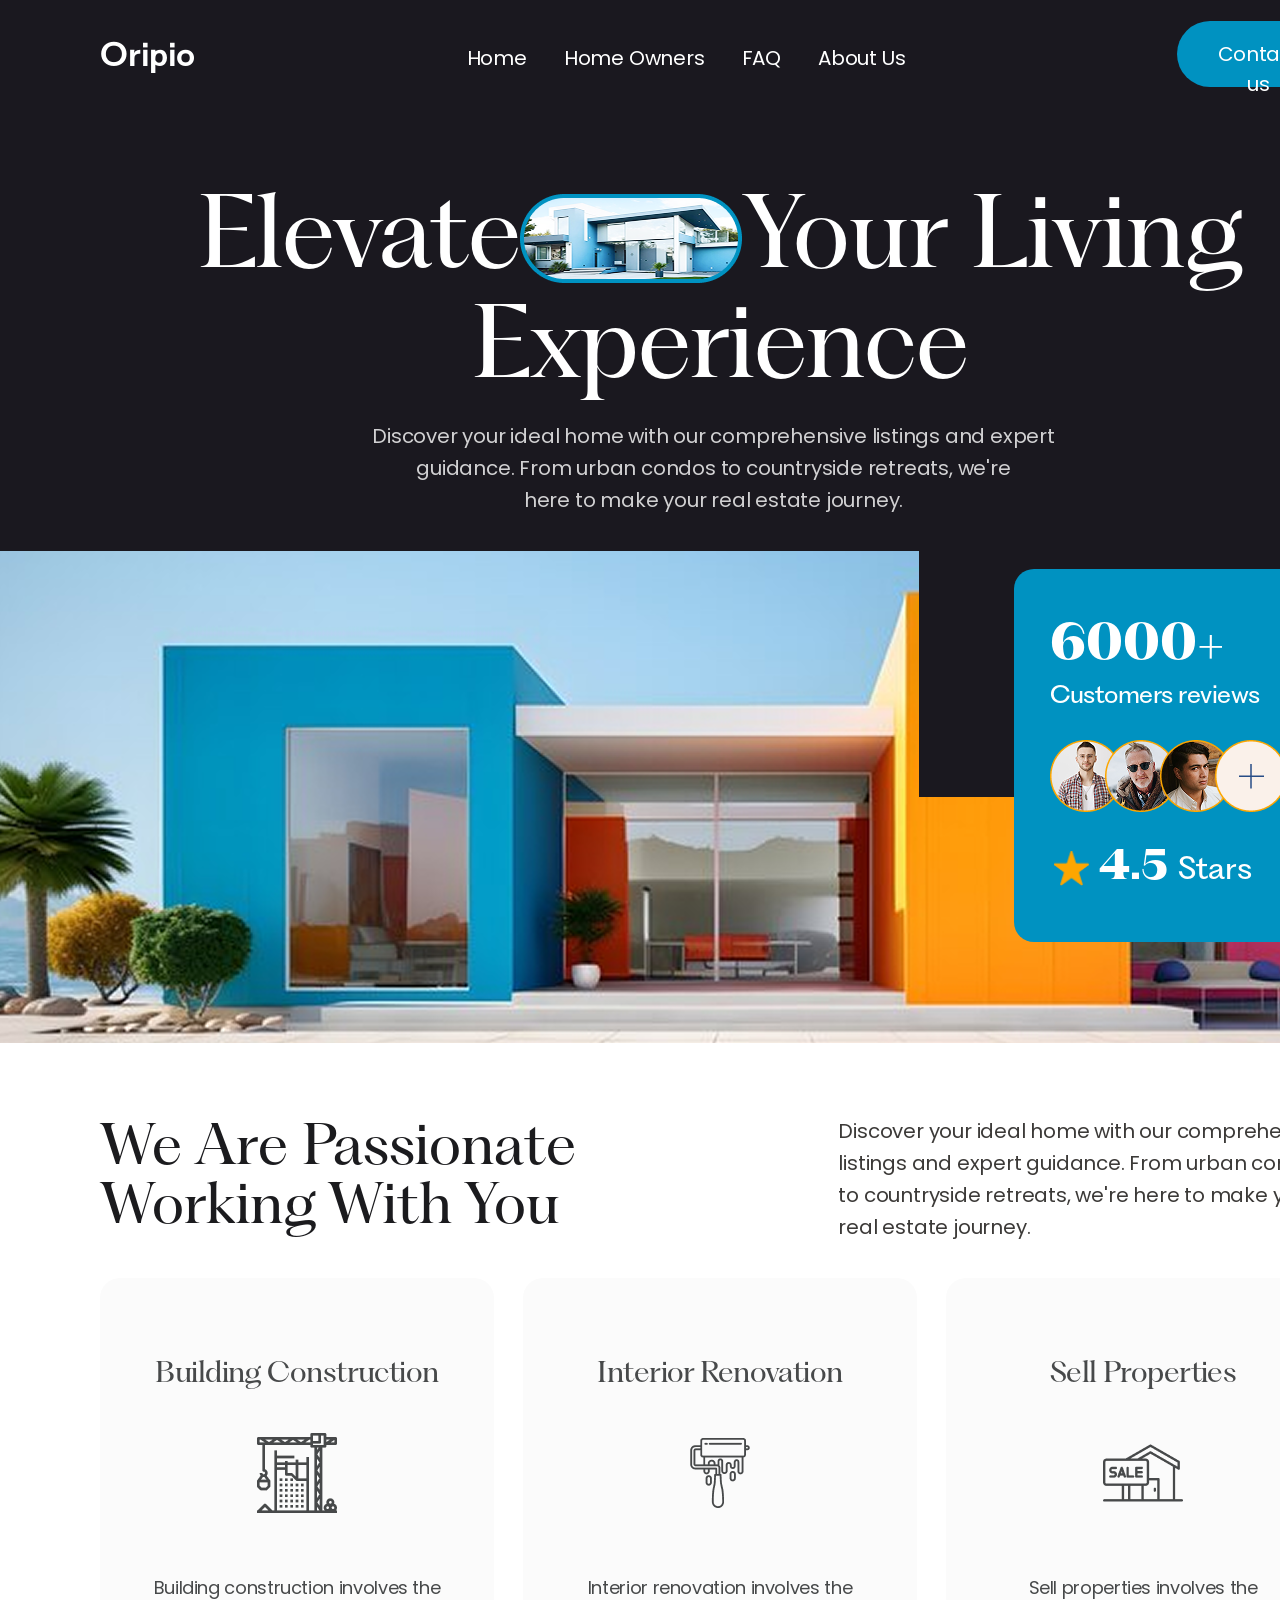
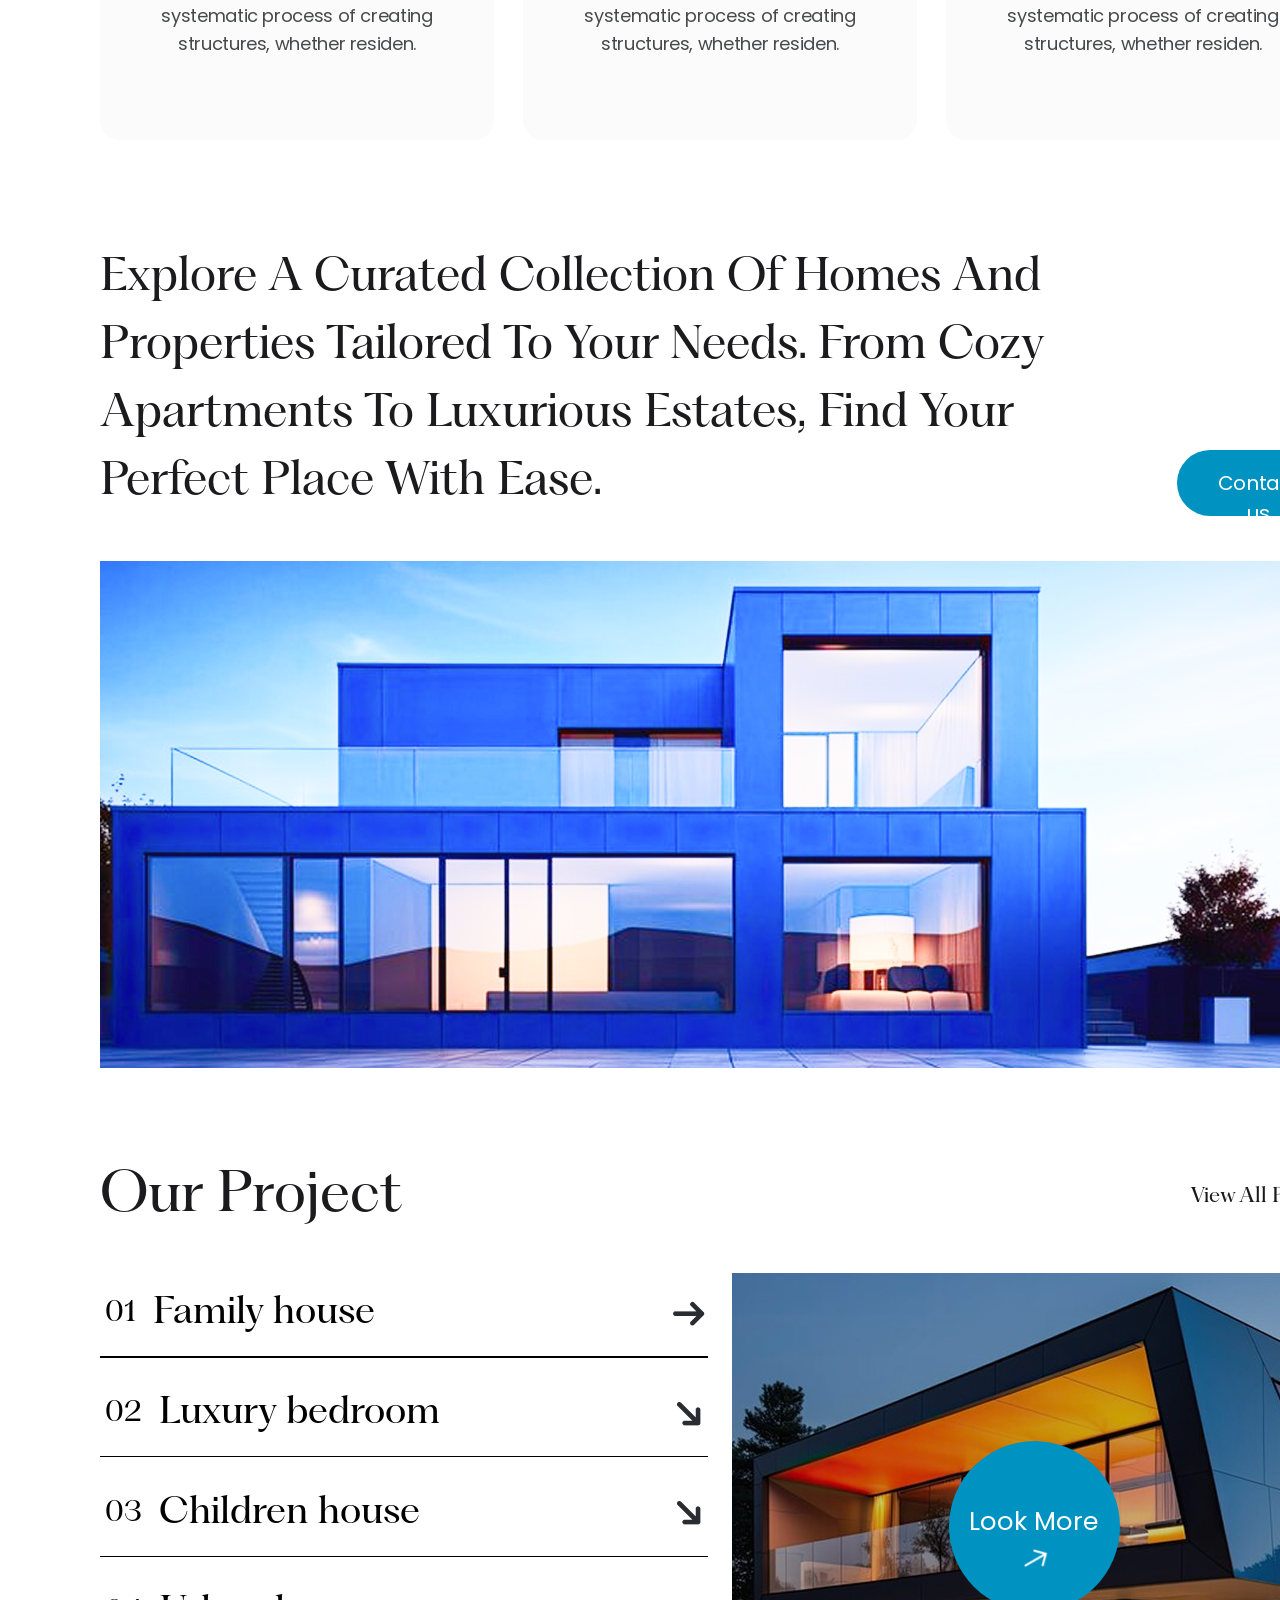
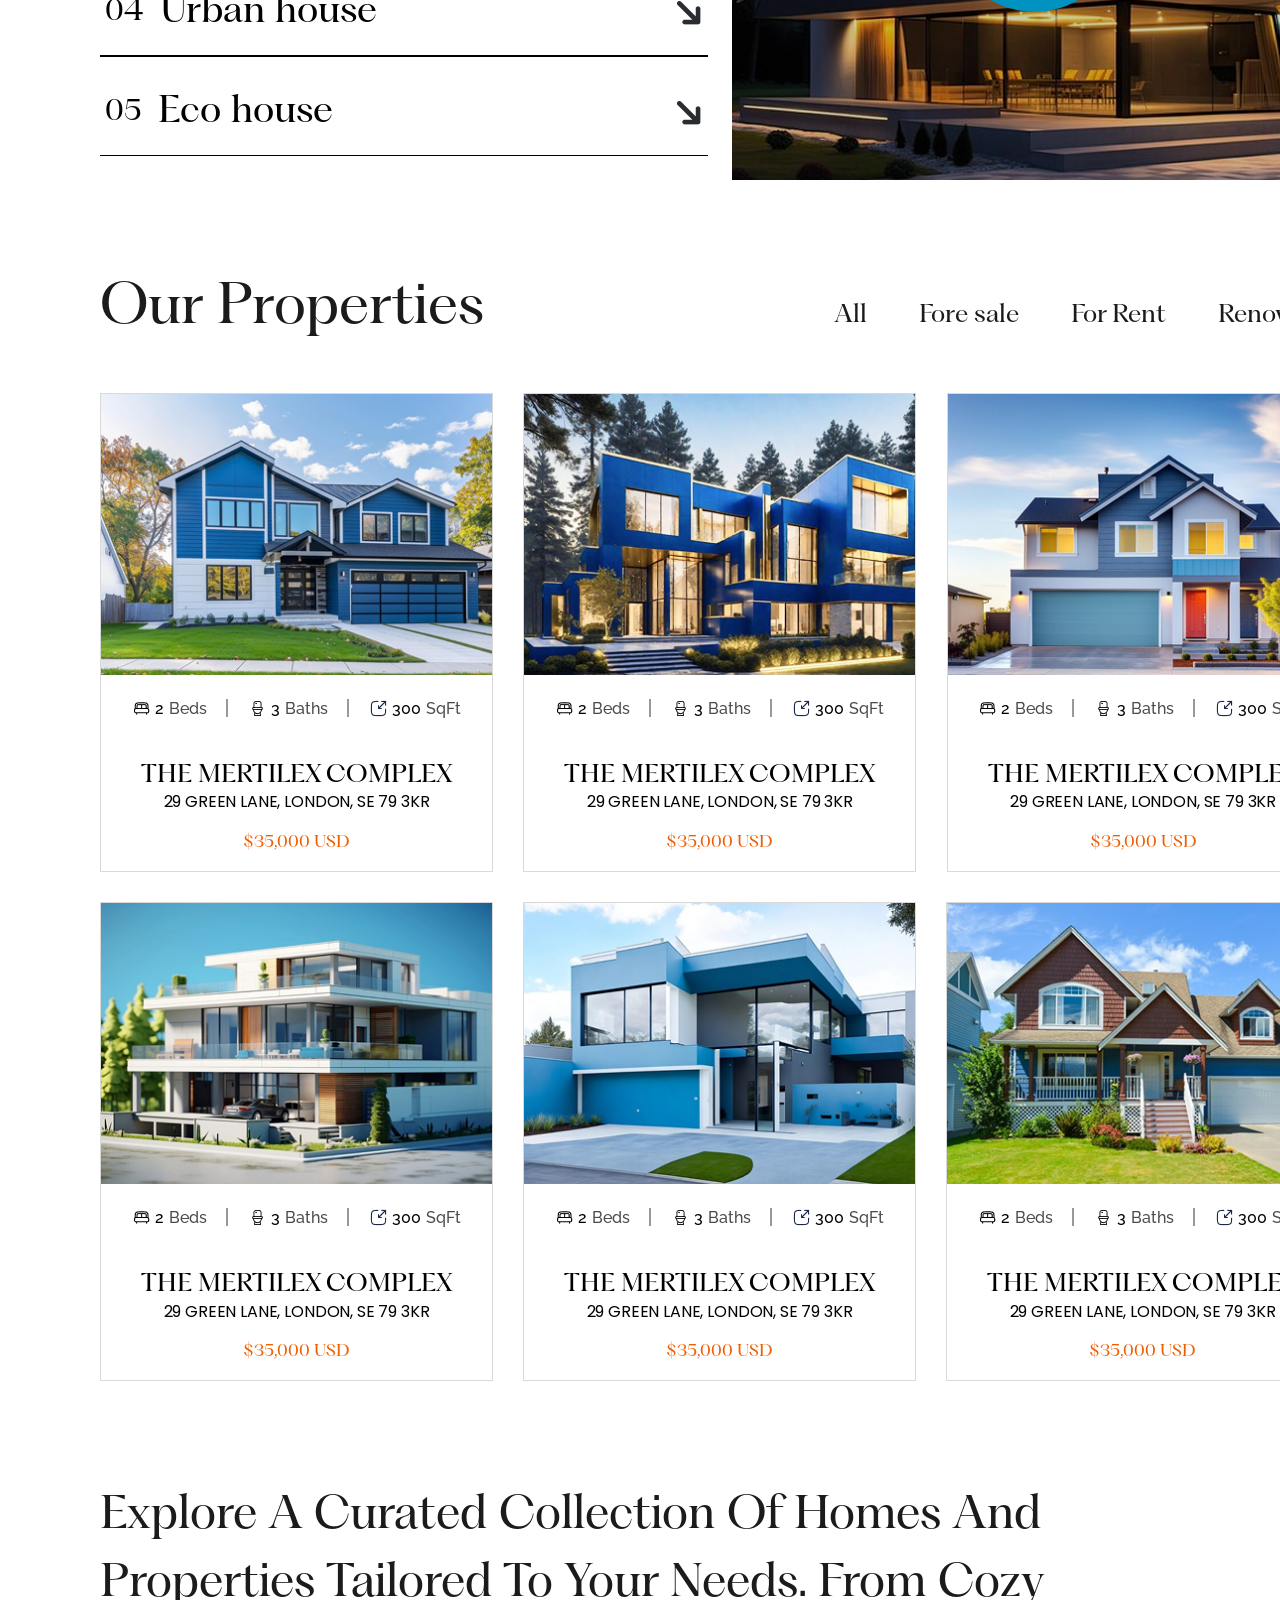
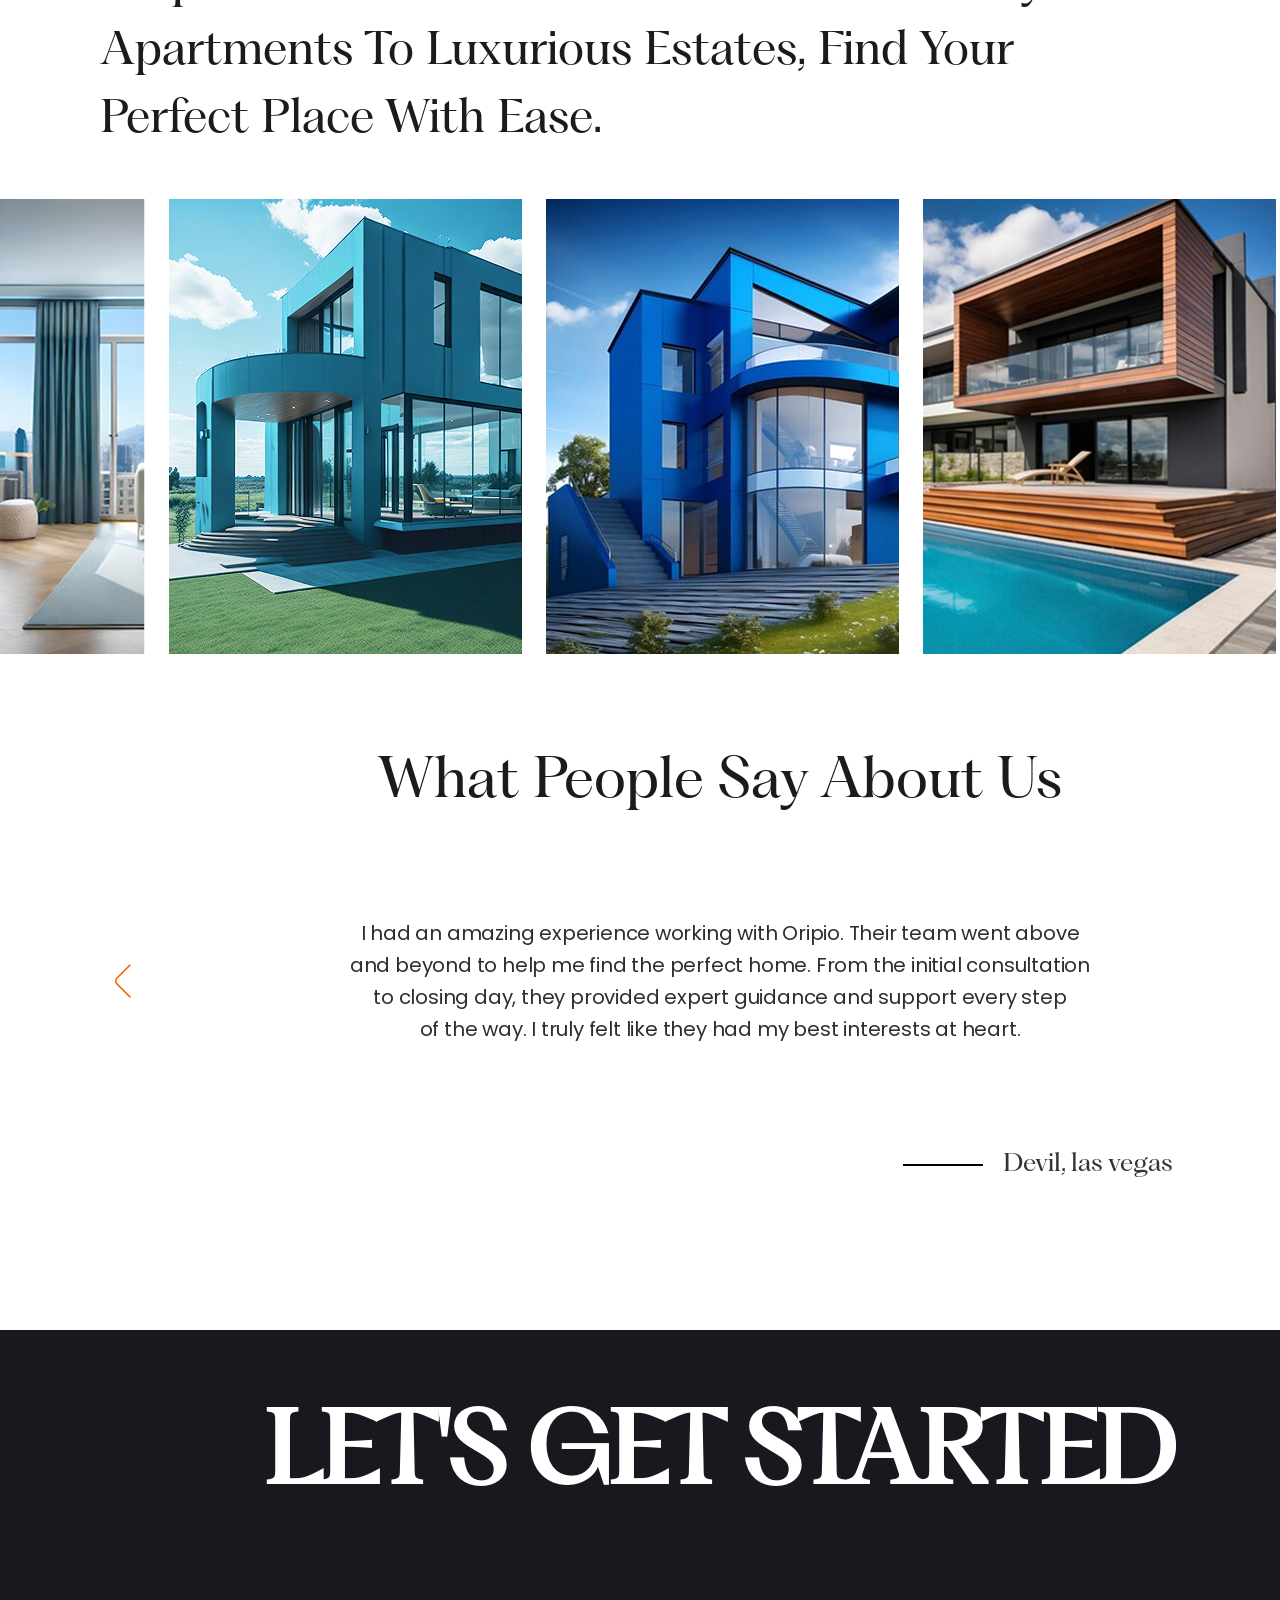
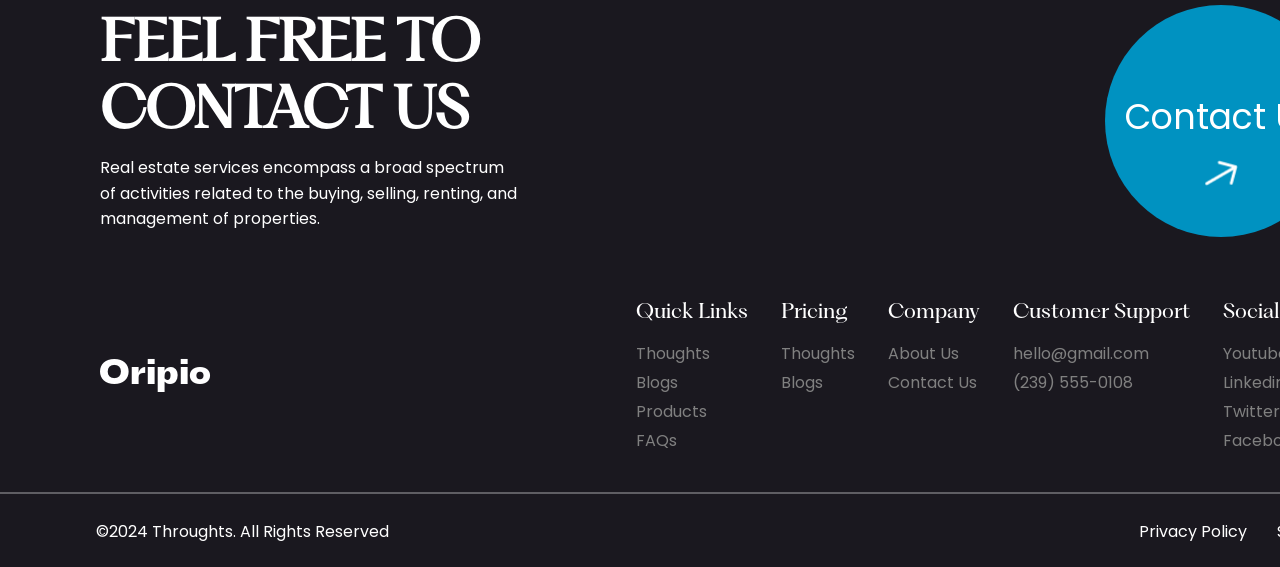
==== commit e24e4fb0: "Add files via upload" ====
--- a/index.html
+++ b/index.html
@@ -7,267 +7,292 @@
     <title>Oripio</title>
 </head>
 <body>
+    <!-- Шапка -->
     <header>
-        <!--Шапка-->
         <div class="header">
-        <h1 class="header_logo">Oripio</h1>
-        <nav>
-            <ul>
-                <li><a class="header_nav_p">Home</a></li>
-                <li><a class="header_nav_p">Home Owners</a></li>
-                <li><a class="header_nav_p">FAQ</a></li>
-                <li><a class="header_nav_p">About Us</a></li>
-            </ul>
-        </nav>
-        <a href="index2.html"><!-- тут должна быть ссылка -->
-        <input class="header_btn" type="button" value="Contact us">
-        </a>
+            <h1 class="header_logo">Oripio</h1>
+            <nav>
+                <ul>
+                    <li><a href="#" class="header_nav_p">Home</a></li>
+                    <li><a href="#" class="header_nav_p">Home Owners</a></li>
+                    <li><a href="#" class="header_nav_p">FAQ</a></li>
+                    <li><a href="#" class="header_nav_p">About Us</a></li>
+                </ul>
+            </nav>
+            <a href="index2.html">
+                <button class="header_btn">Contact us</button>
+            </a>
         </div>
     </header>
-    <!--Страница 1-->
+
     <main>
+        <!-- Стр1 -->
         <div class="hero">
             <div class="hero_info">
                 <h2>Elevate<span><img src="img/house.png" alt="house"></span>Your Living Experience</h2>
-                <p>Discover your ideal home with our comprehensive listings and expert guidance. From urban condos to countryside  retreats, we're<br> here to  make your real estate journey .</p>
+                <p>Discover your ideal home with our comprehensive listings and expert guidance. From urban condos to countryside retreats, we're <br> here to make your real estate journey.</p>
             </div>
             <img class="home_img" src="img/home.png" alt="home">
+            
             <div class="block1">
-                <img class="arrow_img" src="img/arrow.png" alt="arrow">
-                <p class="namber">6000+</p>
-                <p class="opisanie">Customers reviews</p>
-                <img class="people_img" src="img/people.png" alt="people">
+                <img class="block1_img" src="img/arrow.png" alt="arrow">
+                <p class="block1_namber">6000+</p>
+                <p class="block1_opisanie">Customers reviews</p>
+                <img class="block1_people_img" src="img/people.png" alt="people">
                 <div class="stars">
                     <img class="star_img" src="img/Star.png" alt="star">
                     <p class="star">4.5 <span>Stars</span></p>
-                </div>  
-            </div>
-        </div>
-
-    <!--Страница 2-->
+                </div>
+            </div>
+        </div>
+
+        <!-- Стр2 -->
         <div class="work">
             <div class="work_info">
                 <h2>We Are Passionate Working With You</h2>
-                <p>Discover your ideal home with our comprehensive listings and expert guidance. From urban condos to countryside retreats, we're here to make your real estate journey .</p>
+                <p>Discover your ideal home with our comprehensive listings and expert guidance. From urban condos to countryside retreats, we're here to make your real estate journey.</p>
             </div>
 
             <div class="page2_blocks">
                 <div class="block2">
                     <h3>Building Construction</h3>
                     <img class="kran_img" src="img/kran.png" alt="kran">
-                    <p>Building construction involves the systematic process of creating structures, whether residen .</p>
+                    <p>Building construction involves the systematic process of creating structures, whether residen.</p>
                 </div>
                 <div class="block2">
                     <h3>Interior Renovation</h3>
                     <img class="balik" src="img/balik.png" alt="balik">
-                    <p>Interior renovation involves the systematic process of creating structures, whether residen .</p>
+                    <p>Interior renovation involves the systematic process of creating structures, whether residen.</p>
                 </div>
                 <div class="block2">
                     <h3>Sell Properties</h3>
                     <img class="salehome" src="img/salehome.png" alt="salehome">
-                    <p>Sell properties involves the systematic process of creating structures, whether residen .</p>
-                </div>
-            </div>
-        </div>
-
-        <!--Страница 3-->
+                    <p>Sell properties involves the systematic process of creating structures, whether residen.</p>
+                </div>
+            </div>
+        </div>
+
+        <!-- Стр3 -->
         <div class="opicanie">
             <div class="opicanie_nazvanie">
                 <h2>Explore A Curated Collection Of Homes And Properties Tailored To Your Needs. From Cozy Apartments To Luxurious Estates, Find Your Perfect Place With Ease.</h2>
             </div>
-             <a href="index2.html"><!-- тут должна быть ссылка -->
-                <input class="kopka_btn" type="button" value="Contact us">
+            <a href="index2.html">
+                <button class="opicanie_kopka_btn">Contact us</button>
             </a>
-            <img class="bly_home" src="img/blek.png" alt="">
-        </div >
-        
-<!--Страница 4-->
+            <img class="opicanie_bly_home" src="img/blek.png" alt="">
+        </div>
+
+        <!-- Стр -->
         <div class="strela">
-            <div class="plan_info">
-                    <h2 class="strela_nas">Our Project</h2>
-                    <p class="strela_txt">View All Project</p>
-            </div>
+            <div class="strela_plan_info">
+                <h2 class="strela_nas">Our Project</h2>
+                <p class="strela_txt">View All Project</p>
+            </div>
+            
             <div class="plan">
-                <div class="punkts">
-                    <p>01<span>Family house</span><img src="img/arrow-right.png" alt="arrow"></p>
-                    <div class="separator"></div>
-                    <p>02<span>Luxury bedroom</span><img src="img/arrow-down.png" alt="arrow"></p>
-                    <div class="separator"></div>
-                    <p>03<span>Children house</span><img src="img/arrow-down.png" alt="arrow"></p>
-                    <div class="separator"></div>
-                    <p>04<span>Urban house</span><img src="img/arrow-down.png" alt="arrow"></p>
-                    <div class="separator"></div>
-                    <p>05<span>Eco house</span><img src="img/arrow-down.png" alt="arrow"></p>
-                    <div class="separator"></div>
-                </div>
-                <div class="strela_png">
+                <div class="plan_punkts">
+                    <div class="punkt">
+                        <p>01<span>Family house</span><img src="img/arrow-right.png" alt="arrow"></p>
+                    </div>
+                    <div class="separator"></div>
+                    
+                    <div class="punkt">
+                        <p>02<span>Luxury bedroom</span><img src="img/arrow-down.png" alt="arrow"></p>
+                    </div>
+                    <div class="separator"></div>
+                    
+                    <div class="punkt">
+                        <p>03<span>Children house</span><img src="img/arrow-down.png" alt="arrow"></p>
+                    </div>
+                    <div class="separator"></div>
+                    
+                    <div class="punkt">
+                        <p>04<span>Urban house</span><img src="img/arrow-down.png" alt="arrow"></p>
+                    </div>
+                    <div class="separator"></div>
+                    
+                    <div class="punkt">
+                        <p>05<span>Eco house</span><img src="img/arrow-down.png" alt="arrow"></p>
+                    </div>
+                    <div class="separator"></div>
+                </div>
+                
+                <div class="plan_strela_png">
                     <img src="img/dom.png" alt="dom">
-                    <botton class="circle">
+                    <button class="circle">
                         <p>Look More</p>
                         <img src="img/arrow-white.png" alt="arrow">
-                    </botton>
-                </div>
-            </div>
-        </div>
-
-<!--Страница 5-->
-    <div class="ocenka">
-            <span class="nazvan">Our Properties</span> 
-            <div class="ui">
-            <nav>
-                <ul>
-                    <li><a href="#">All</a></li>
-                    <li><a href="#">Fore sale</a></li>
-                    <li><a href="#">For Rent</a></li>
-                    <li><a href="#">Renovate</a></li>
-                </ul>
-            </nav>
-            </div>
-      <div class="projects">
-            <div class="project1">
-                <img class="title_pr" src="img/1home.png" alt="dom">
-                <div class="text_prpject">
-                    <div class="txt_pr">
-                        <p><img src="img/beds.png" alt="beds">2 <span>Beds</span><div class="separator_pr"></div></p>
-                        <p><img src="img/baths.png" alt="baths">3 <span>Baths</span><div class="separator_pr"></div></p>
-                        <p><img src="img/sqft.png" alt="sq">300 SqFt</p>
-                    </div>
-                    <div class="reklama">
-                        <p class="the_m_c">THE MERTILEX COMPLEX</p>
-                        <p class="green_lane">29GREEN LANE, LONDON, SE 79 3KR</p>
-                        <p class="dollar">$35,000 USD</p>
-                    </div>
-                </div>
-            </div>
-            <div class="project1">
-                <img class="title_pr" src="img/2home.png" alt="dom">
-                <div class="text_prpject">
-                    <div class="txt_pr">
-                        <p><img src="img/beds.png" alt="beds">2 <span>Beds</span><div class="separator_pr"></div></p>
-                        <p><img src="img/baths.png" alt="baths">3 <span>Baths</span><div class="separator_pr"></div></p>
-                        <p><img src="img/sqft.png" alt="sq">300 SqFt</p>
-                    </div>
-                    <div class="reklama">
-                        <p class="the_m_c">THE MERTILEX COMPLEX</p>
-                        <p class="green_lane">29GREEN LANE, LONDON, SE 79 3KR</p>
-                        <p class="dollar">$35,000 USD</p>
-                    </div>
-                </div>
-            </div>
-            <div class="project1">
-                <img class="title_pr" src="img/3home.png" alt="dom">
-                <div class="text_prpject">
-                    <div class="txt_pr">
-                        <p><img src="img/beds.png" alt="beds">2 <span>Beds</span><div class="separator_pr"></div></p>
-                        <p><img src="img/baths.png" alt="baths">3 <span>Baths</span><div class="separator_pr"></div></p>
-                        <p><img src="img/sqft.png" alt="sq">300 SqFt</p>
-                    </div>
-                    <div class="reklama">
-                        <p class="the_m_c">THE MERTILEX COMPLEX</p>
-                        <p class="green_lane">29GREEN LANE, LONDON, SE 79 3KR</p>
-                        <p class="dollar">$35,000 USD</p>
-                    </div>
-                </div>
-            </div>
-            
-        </div>
-    <div class="projects3">
-       <div class="project2">
-                <img class="title_pr2" src="img/4home.png" alt="dom">
-                <div class="text_prpject2">
-                    <div class="txt_pr2">
-                        <p><img src="img/beds.png" alt="beds">2 <span>Beds</span><div class="separator_pr2"></div></p>
-                        <p><img src="img/baths.png" alt="baths">3 <span>Baths</span><div class="separator_pr2"></div></p>
-                        <p><img src="img/sqft.png" alt="sq">300 SqFt</p>
-                    </div>
-                    <div class="reklama2">
-                        <p class="the_m_c2">THE MERTILEX COMPLEX</p>
-                        <p class="green_lane2">29GREEN LANE, LONDON, SE 79 3KR</p>
-                        <p class="dollar2">$35,000 USD</p>
-                    </div>
-                </div>
-       </div>
-
-       <div class="project2">
-                <img class="title_pr2" src="img/6home.png" alt="dom">
-                <div class="text_prpject2">
-                    <div class="txt_pr2">
-                        <p><img src="img/beds.png" alt="beds">2 <span>Beds</span><div class="separator_pr2"></div></p>
-                        <p><img src="img/baths.png" alt="baths">3 <span>Baths</span><div class="separator_pr2"></div></p>
-                        <p><img src="img/sqft.png" alt="sq">300 SqFt</p>
-                    </div>
-                    <div class="reklama2">
-                        <p class="the_m_c2">THE MERTILEX COMPLEX</p>
-                        <p class="green_lane2">29GREEN LANE, LONDON, SE 79 3KR</p>
-                        <p class="dollar2">$35,000 USD</p>
-                    </div>
-                </div>
-       </div>
-
-       <div class="project2">
-                <img class="title_pr2" src="img/7home.png" alt="dom">
-                <div class="text_prpject2">
-                    <div class="txt_pr2">
-                        <p><img src="img/beds.png" alt="beds">2 <span>Beds</span><div class="separator_pr2"></div></p>
-                        <p><img src="img/baths.png" alt="baths">3 <span>Baths</span><div class="separator_pr2"></div></p>
-                        <p><img src="img/sqft.png" alt="sq">300 SqFt</p>
-                    </div>
-                    <div class="reklama2">
-                        <p class="the_m_c2">THE MERTILEX COMPLEX</p>
-                        <p class="green_lane2">29GREEN LANE, LONDON, SE 79 3KR</p>
-                        <p class="dollar2">$35,000 USD</p>
-                    </div>
-                </div>
-       </div>
-    </div>
-<!--Страница 6-->
-       <div class="carysel">
-          <div class="carysel_info">
-            <h2>Explore A Curated Collection Of Homes And Properties Tailored To Your Needs. From Cozy Apartments To Luxurious Estates, Find Your Perfect Place With Ease.</h2>
-            <p>View More</p>
-          </div>
-          <div class="cartinki">
-            <img class="home1" src="img/home1.png">
-            <img class="home2" src="img/home2.png">
-            <img class="home3" src="img/home3.png">
-            <img class="home4" src="img/home4.png">
-            <img class="home5" src="img/home5.png">
-          </div>
-       </div>
-
-<!--Страница 7-->
-      <div class="poslednie">
-        <div class="What">
-            <h2>What people say about us</h2>
-        </div>
-        <div class="hed">
-            <img class="left2" src="img/left.png">
-            <span> I had an amazing experience working with Oripio . Their team went above <br> and beyond to help me find the perfect home. From the initial consultation <br> to closing day, they provided expert guidance and support every step <br> of the way. I truly felt like they had my best interests at heart.</span>
-            <img class="right2" src="img/right.png">
-        </div>
-        <div class="las">
-            <div class="lini"></div>
-            <p>Devil ,las vegas</p>
-        </div>
-      </div>
+                    </button>
+                </div>
+            </div>
+        </div>
+
+        <!-- Стр5 -->
+        <div class="ocenka">
+            <div class="ocenka_nas">
+                <span class="ocenka_nas_nazvan">Our Properties</span>
+                <div class="ocenka_nas_ui">
+                    <nav>
+                        <ul>
+                            <li><a href="#">All</a></li>
+                            <li><a href="#">Fore sale</a></li>
+                            <li><a href="#">For Rent</a></li>
+                            <li><a href="#">Renovate</a></li>
+                        </ul>
+                    </nav>
+                </div>
+            </div>
+
+            <div class="projects">
+                <div class="project1">
+                    <img class="title_pr" src="img/1home.png" alt="dom">
+                    <div class="text_prpject">
+                        <div class="txt_pr">
+                            <p><img src="img/beds.png" alt="beds">2 <span>Beds</span><div class="separator_pr"></div></p>
+                            <p><img src="img/baths.png" alt="baths">3 <span>Baths</span><div class="separator_pr"></div></p>
+                            <p><img src="img/sqft.png" alt="sq">300<span>SqFt</span></p>
+                        </div>
+                        <div class="reklama">
+                            <p class="the_m_c">THE MERTILEX COMPLEX</p>
+                            <p class="green_lane">29 GREEN LANE, LONDON, SE 79 3KR</p>
+                            <p class="dollar">$35,000 USD</p>
+                        </div>
+                    </div>
+                </div>
+
+                <div class="project1">
+                    <img class="title_pr" src="img/2home.png" alt="dom">
+                    <div class="text_prpject">
+                        <div class="txt_pr">
+                            <p><img src="img/beds.png" alt="beds">2 <span>Beds</span><div class="separator_pr"></div></p>
+                            <p><img src="img/baths.png" alt="baths">3 <span>Baths</span><div class="separator_pr"></div></p>
+                            <p><img src="img/sqft.png" alt="sq">300 <span>SqFt</span></p>
+                        </div>
+                        <div class="reklama">
+                            <p class="the_m_c">THE MERTILEX COMPLEX</p>
+                            <p class="green_lane">29 GREEN LANE, LONDON, SE 79 3KR</p>
+                            <p class="dollar">$35,000 USD</p>
+                        </div>
+                    </div>
+                </div>
+
+                <div class="project1">
+                    <img class="title_pr" src="img/3home.png" alt="dom">
+                    <div class="text_prpject">
+                        <div class="txt_pr">
+                            <p><img src="img/beds.png" alt="beds">2 <span>Beds</span><div class="separator_pr"></div></p>
+                            <p><img src="img/baths.png" alt="baths">3 <span>Baths</span><div class="separator_pr"></div></p>
+                            <p><img src="img/sqft.png" alt="sq">300 <span>SqFt</span> </p>
+                        </div>
+                        <div class="reklama">
+                            <p class="the_m_c">THE MERTILEX COMPLEX</p>
+                            <p class="green_lane">29 GREEN LANE, LONDON, SE 79 3KR</p>
+                            <p class="dollar">$35,000 USD</p>
+                        </div>
+                    </div>
+                </div>
+            </div>
+
+            <div class="projects3">
+                <div class="project2">
+                    <img class="title_pr2" src="img/4home.png" alt="dom">
+                    <div class="text_prpject2">
+                        <div class="txt_pr2">
+                            <p><img src="img/beds.png" alt="beds">2 <span>Beds</span><div class="separator_pr2"></div></p>
+                            <p><img src="img/baths.png" alt="baths">3 <span>Baths</span><div class="separator_pr2"></div></p>
+                            <p><img src="img/sqft.png" alt="sq">300 <span>SqFt</span></p>
+                        </div>
+                        <div class="reklama2">
+                            <p class="the_m_c2">THE MERTILEX COMPLEX</p>
+                            <p class="green_lane2">29 GREEN LANE, LONDON, SE 79 3KR</p>
+                            <p class="dollar2">$35,000 USD</p>
+                        </div>
+                    </div>
+                </div>
+
+                <div class="project2">
+                    <img class="title_pr2" src="img/6home.png" alt="dom">
+                    <div class="text_prpject2">
+                        <div class="txt_pr2">
+                            <p><img src="img/beds.png" alt="beds">2 <span>Beds</span><div class="separator_pr2"></div></p>
+                            <p><img src="img/baths.png" alt="baths">3 <span>Baths</span><div class="separator_pr2"></div></p>
+                            <p><img src="img/sqft.png" alt="sq">300 <span>SqFt</span></p>
+                        </div>
+                        <div class="reklama2">
+                            <p class="the_m_c2">THE MERTILEX COMPLEX</p>
+                            <p class="green_lane2">29 GREEN LANE, LONDON, SE 79 3KR</p>
+                            <p class="dollar2">$35,000 USD</p>
+                        </div>
+                    </div>
+                </div>
+
+                <div class="project2">
+                    <img class="title_pr2" src="img/7home.png" alt="dom">
+                    <div class="text_prpject2">
+                        <div class="txt_pr2">
+                            <p><img src="img/beds.png" alt="beds">2 <span>Beds</span><div class="separator_pr2"></div></p>
+                            <p><img src="img/baths.png" alt="baths">3 <span>Baths</span><div class="separator_pr2"></div></p>
+                            <p><img src="img/sqft.png" alt="sq">300 <span>SqFt</span></p>
+                        </div>
+                        <div class="reklama2">
+                            <p class="the_m_c2">THE MERTILEX COMPLEX</p>
+                            <p class="green_lane2">29 GREEN LANE, LONDON, SE 79 3KR</p>
+                            <p class="dollar2">$35,000 USD</p>
+                        </div>
+                    </div>
+                </div>
+            </div>
+
+            <!-- Стр6 -->
+            <div class="carysel">
+                <div class="carysel_info">
+                    <h2>Explore A Curated Collection Of Homes And Properties Tailored To Your Needs. From Cozy Apartments To Luxurious Estates, Find Your Perfect Place With Ease.</h2>
+                    <p>View More</p>
+                </div>
+                <div class="cartinki">
+                    <img class="home1" src="img/home1.png" alt="home">
+                    <img class="home2" src="img/home2.png" alt="home">
+                    <img class="home3" src="img/home3.png" alt="home">
+                    <img class="home4" src="img/home4.png" alt="home">
+                    <img class="home5" src="img/home5.png" alt="home">
+                </div>
+            </div>
+
+            <!-- Стр7 -->
+            <div class="poslednie">
+                <div class="What">
+                    <h2>What People Say About Us</h2>
+                </div>
+                <div class="hed">
+                    <img class="left2" src="img/left.png" alt="left">
+                    <span>I had an amazing experience working with Oripio. Their team went above and beyond to help me find the perfect home. From the initial consultation to closing day, they provided expert guidance and support every step <br> of the way. I truly felt like they had my best interests at heart.</span>
+                    <img class="right2" src="img/right.png" alt="right">
+                </div>
+                <div class="las">
+                    <div class="lini"></div>
+                    <p>Devil, las vegas</p>
+                </div>
+            </div>
     </main>
-    
-<!--Подвал-->
+
+    <!-- Подвал -->
     <footer class="footer">
         <div class="names">
             <h2>LET'S GET STARTED</h2>
         </div>
-        <div class="ju">
-            <div class="infos">
+        <div class="footer_ju">
+            <div class="footer_infos">
                 <h3>FEEL FREE TO CONTACT US</h3>
                 <p>Real estate services encompass a broad spectrum of activities related to the buying, selling, renting, and management of properties.</p>
             </div>
-            <button class="circle2">
+            <button class="footer_circle2">
                 <p>Contact Us</p>
-                <img src="img/strela.png">
+                <img src="img/strela.png" alt="arrow">
             </button>
         </div>
-        <div class="contact">
+        
+        <div class="footer_contact">
             <p class="oripio">Oripio</p>
             <div class="footer_links">
                 <div class="one">
@@ -285,7 +310,6 @@
                         <p>Thoughts</p>
                         <p>Blogs</p>
                     </div>
-                    
                 </div>
                 <div class="one">
                     <p class="one_title">Company</p>
@@ -309,11 +333,12 @@
                         <p>Twitter</p>
                         <p>Facebook</p>
                     </div>
-                    
-                </div>
-            </div> 
-        </div>
+                </div>
+            </div>
+        </div>
+        
         <div class="cones"></div>
+        
         <div class="nam">
             <p class="nam_2024">©2024 Throughts. All Rights Reserved</p>
             <p>Privacy Policy</p>
@@ -321,5 +346,4 @@
         </div>
     </footer>
 </body>
-</html>
-
+</html>
--- a/scss/main.css
+++ b/scss/main.css
@@ -1,6 +1,28 @@
+.poslednie .hed span, .projects3 .project2 .text_prpject2 .reklama2 .green_lane2, .project1 .reklama .green_lane, .block2 p, .work_info p, .hero_info p, .header_nav_p {
+  font-family: Poppins-Regular, sans-serif;
+  font-weight: 400;
+  letter-spacing: -0.01em;
+}
+
+.poslednie .What h2, .carysel_info p, .carysel_info h2, .ocenka_nas_nazvan, .strela_txt, .strela_nas, .opicanie_nazvanie h2, .block2 h3, .work_info h2, .hero_info h2 {
+  font-family: PPfragment-SerifRegular, serif;
+  font-weight: 400;
+}
+
+.block1 .star, .block1_namber {
+  font-family: PPfragment-SerifExtraBold, serif;
+  font-weight: 800;
+}
+
+.block1 .star span, .block1_opisanie {
+  font-family: PPfragment-SansRegular, sans-serif;
+  font-weight: 400;
+}
+
 * {
-  margin: 0 auto;
+  margin: 0;
   padding: 0;
+  box-sizing: border-box;
 }
 
 @font-face {
@@ -29,55 +51,36 @@
 }
 body {
   width: 1440px;
+  margin: 0 auto;
   background-color: #FFFFFF;
-}
-@media screen and (min-width: 500px) {
-  body {
-    width: 1440px;
-  }
-}
-
-.green_lane2, .green_lane, .block2 p {
-  font-family: Poppins-Regular, sans-serif;
-  font-weight: 400;
-  color: #47494A;
-  letter-spacing: -0.02em;
 }
 
 header {
   background-color: #1A181F;
-  height: 66px;
   padding: 21px 100px;
-  letter-spacing: -0.01em;
 }
 
 .header {
   display: flex;
-  gap: 263.5px;
-  align-items: center;
+  align-items: center;
+  justify-content: space-between;
 }
 .header_logo {
   font-family: PPfragment-SansRegular, sans-serif;
-  font-size: 30px;
+  font-size: 1.875rem;
   color: #FFFFFF;
-  margin: 0px 0px 0px 0px;
   letter-spacing: 1px;
-  font-weight: 800;
 }
 .header nav ul {
   display: flex;
-  gap: -20px;
-  margin: 35px 0px 0px 0px;
+  gap: 37px;
   list-style: none;
 }
 .header_nav_p {
   cursor: pointer;
-  font-family: Poppins-Regular, sans-serif;
   font-size: 1.25rem;
   color: #FFFFFF;
-  opacity: 1;
-  font-weight: 400;
-  letter-spacing: -0.01em;
+  text-decoration: none;
 }
 .header_btn {
   border: none;
@@ -91,53 +94,51 @@
   color: #FFFFFF;
   letter-spacing: -0.02em;
   cursor: pointer;
+  transition: opacity 0.3s;
+}
+.header_btn:hover {
+  opacity: 0.9;
 }
 
 .hero {
   background-color: #1A181F;
-  width: 1440px;
   height: 914px;
+  position: relative;
 }
 .hero_info {
   text-align: center;
-  position: relative;
+  z-index: 1;
 }
 .hero_info h2 {
-  margin-left: 170px;
-  margin-right: auto;
-  padding-top: 63px;
-  font-family: PPfragment-SerifRegular, serif;
   font-size: 6rem;
   color: #FFFFFF;
-  font-weight: 400;
   width: 1090px;
   line-height: 115%;
-  text-align: center;
+  margin: 0 auto;
+  padding-top: 70px;
   letter-spacing: -0.01em;
   font-weight: 400;
 }
+.hero_info h2 img {
+  vertical-align: middle;
+  margin-top: -10px;
+}
 .hero_info p {
-  text-align: center;
-  font-family: Poppins-Regular, sans-serif;
+  opacity: 0.8;
   font-size: 1.25rem;
   color: #FFFFFF;
-  opacity: 0.8;
-  font-weight: 400;
+  width: 687px;
+  margin: 13px 10px 0 370px;
+  line-height: 160%;
   letter-spacing: -0.01em;
-  width: 687px;
-  margin-top: 13px;
-  line-height: 160%;
-  margin-left: 370px;
-}
-
-.home_img {
+}
+.hero .home_img {
   position: absolute;
-  margin-top: 34px;
+  top: 435px;
   left: 50%;
   transform: translateX(-50%);
   z-index: 0;
-  width: 1440px;
-  height: auto;
+  width: 100%;
 }
 
 .block1 {
@@ -146,174 +147,133 @@
   height: 373px;
   border-radius: 20px;
   margin: 53px 0 0 1014px;
+  position: relative;
   z-index: 1;
-  position: relative;
-}
-
-.arrow_img {
+}
+.block1_img {
   position: absolute;
   width: 60px;
   height: 60px;
-  margin-left: 281px;
-  margin-top: -21px;
+  top: -21px;
+  right: -30px;
   z-index: 2;
   cursor: pointer;
 }
-
-.namber {
-  font-family: PPfragment-SerifExtraBold, serif;
+.block1_namber {
   font-size: 3rem;
   color: #FFFFFF;
   margin-left: 36px;
   padding-top: 53px;
-  letter-spacing: -0.02em;
-  font-weight: 800;
-}
-
-.opisanie {
-  font-family: PPfragment-SansRegular, sans-serif;
+}
+.block1_opisanie {
   font-size: 1.5rem;
   color: #FFFFFF;
   margin: 13px 0 0 36px;
   letter-spacing: -0.02em;
-  font-weight: 400;
-}
-
-.people_img {
+}
+.block1_people_img {
   margin: 31px 0 0 36px;
 }
-
-.star {
-  font-family: PPfragment-SerifExtraBold, serif;
+.block1 .stars {
+  margin: 32px 0 0 40px;
+  display: flex;
+  align-items: center;
+  gap: 10px;
+}
+.block1 .star {
   font-size: 2.5rem;
   color: #FFFFFF;
-  letter-spacing: -0.02em;
-  font-weight: 800;
-}
-.star span {
-  font-family: PPfragment-SansRegular, sans-serif;
+}
+.block1 .star span {
   font-size: 1.875rem;
-  font-weight: 400;
-}
-
-.star_img {
-  width: 32px;
+}
+.block1 .star_img {
+  width: 35px;
   height: 35px;
-  margin: 1px 3px 0px 15px;
-}
-
-.stars {
-  margin: 32px 0 0 25px;
-  display: flex;
-  width: 220px;
 }
 
 .work {
-  background-color: #FFFFFF;
   width: 1240px;
-  margin: 79px 100px;
+  margin: 0 100px;
+  margin: 85px auto;
 }
 .work_info {
+  display: flex;
+  align-items: center;
+  justify-content: space-between;
   height: 128px;
-  display: flex;
-  justify-content: space-between;
-  align-items: center;
-  padding: 0px;
   gap: 173px;
 }
 .work_info h2 {
-  font-family: PPfragment-SerifRegular, serif;
   font-size: 3.375rem;
   color: #1B1B1E;
-  font-weight: 400;
-  text-align: left;
   line-height: 110%;
-  margin-top: 10px;
 }
 .work_info p {
-  font-family: Poppins-Regular, sans-serif;
   font-size: 1.25rem;
   color: #3C3A38;
-  opacity: 1;
-  font-weight: 400;
+  width: 840px;
+  line-height: 160%;
   letter-spacing: -0.01em;
-  width: 840px;
-  height: 128px;
-  padding-top: 10px;
-  line-height: 160%;
 }
 
 .page2_blocks {
-  display: flex;
-  flex-direction: row;
-  align-items: flex-start;
+  display: grid;
+  grid-template-columns: repeat(3, 1fr);
   gap: 29px;
   margin-top: 35px;
 }
 
 .block2 {
-  box-sizing: border-box;
   display: flex;
   flex-direction: column;
   justify-content: center;
   align-items: center;
   padding: 82px 34px;
   gap: 44px;
-  width: 394px;
-  height: 462px;
   background: #FBFBFB;
   border-radius: 20px;
-  margin-top: 5px;
 }
 .block2 h3 {
-  font-family: PPfragment-SerifRegular, serif;
-  font-weight: 400;
   font-size: 1.75rem;
   text-align: center;
   color: #47494A;
+  text-transform: capitalize;
   letter-spacing: -0.02em;
-  text-transform: capitalize;
+}
+.block2 img {
+  width: 80px;
+  height: 80px;
+  margin-bottom: 17px;
 }
 .block2 p {
-  width: 305px;
-  height: 84px;
   font-size: 1.125rem;
   line-height: 155%;
   text-align: center;
-}
-.block2 img {
-  margin-bottom: 17px;
-  width: 80px;
-  height: 80px;
+  color: #47494A;
+  max-width: 305px;
+  letter-spacing: -0.02em;
 }
 
 .opicanie {
-  background-color: #FFFFFF;
-  height: 827px;
-  margin-left: 100px;
   width: 1240px;
-  margin-top: -77px;
+  margin: 0 100px;
+  margin: -83px auto 0;
 }
 .opicanie_nazvanie {
   display: flex;
+  align-items: center;
   justify-content: space-between;
-  align-items: center;
-  padding: 0px;
   gap: 173px;
 }
 .opicanie_nazvanie h2 {
-  font-family: PPfragment-SerifRegular, serif;
   font-size: 2.75rem;
   color: #1B1B1E;
-  font-weight: 400;
-  text-align: left;
-  margin-top: 103px;
   line-height: 155%;
   width: 1050px;
-  margin-right: 290px;
-}
-
-.kopka_btn {
+  margin-top: 103px;
+}
+.opicanie_kopka_btn {
   border: none;
   padding: 18px 28px;
   width: 163px;
@@ -325,166 +285,145 @@
   color: #FFFFFF;
   letter-spacing: -0.02em;
   cursor: pointer;
+  transition: opacity 0.3s;
+}
+.opicanie_kopka_btn:hover {
+  opacity: 0.9;
+}
+.opicanie_kopka_btn {
   float: right;
   margin-top: -67px;
 }
-
-.bly_home {
-  width: 1240px;
+.opicanie_bly_home {
+  width: 100%;
   height: 507px;
   margin-top: 44px;
 }
 
 .strela {
-  margin: 164px 100px 100px 100px;
-  align-items: flex-start;
-}
-
-.plan_info {
-  display: flex;
+  margin: 60px 100px;
+}
+.strela_plan_info {
+  display: flex;
+  align-items: center;
   justify-content: space-between;
-  align-items: center;
   height: 128px;
 }
-
 .strela_nas {
+  font-size: 3.375rem;
+  color: #1B1B1E;
+}
+.strela_txt {
+  font-size: 1.25rem;
+  color: #1B1B1E;
+}
+
+.plan {
+  display: grid;
+  grid-template-columns: 1fr 1fr;
+  gap: 20px;
+  margin-top: 33px;
+}
+.plan_punkts {
+  width: 608px;
+}
+.plan_punkts .punkt p {
+  display: flex;
+  align-items: center;
+  justify-content: space-between;
   font-family: PPfragment-SerifRegular, serif;
-  font-size: 54px;
-  color: #1B1B1E;
-  font-weight: 400;
-  margin: 0;
-}
-
-.strela_txt {
-  font-family: PPfragment-SerifRegular, serif;
-  font-size: 20px;
-  color: #1B1B1E;
-  font-weight: 400;
-  margin: 0;
-}
-
-.plan {
-  display: flex;
-}
-
-.punkts {
-  margin-top: 33px;
-  width: 608px;
-  cursor: pointer;
-  position: relative;
-  margin-left: 6px;
-  justify-content: space-between;
-}
-.punkts p {
-  font-family: PPfragment-SerifRegular, serif;
-  font-size: 28px;
-  display: flex;
-  align-items: center;
-  justify-content: space-between;
-  margin: 0px;
+  font-size: 1.75rem;
   line-height: 41px;
-}
-.punkts span {
-  font-family: PPfragment-SerifRegular, serif;
+  margin-left: 5px;
+}
+.plan_punkts .punkt p span {
   margin-left: 17px;
   flex: 1;
-  font-weight: 400;
-  font-size: 36px;
-  line-height: 41.5px;
-}
-.punkts img {
-  flex-shrink: 0;
-}
-
-.separator {
+  font-size: 2.25rem;
+}
+.plan_punkts .separator {
   height: 1.17px;
   background-color: #000000;
-  margin: 22px 0 35.5px -6.5px;
-  width: 608px;
-}
-
-.strela_png {
+  margin: 22px 0 35.5px 0;
+  width: 100%;
+}
+.plan_strela_png {
   position: relative;
-  margin-left: 20px;
-  margin-top: 12px;
-  display: flex;
-  flex-direction: column;
-  align-items: center;
-}
-.strela_png img {
+}
+.plan_strela_png img {
   width: 608px;
   height: 507px;
-}
-
-.circle {
+  margin-top: -20px;
+  margin-left: 3px;
+}
+.plan_strela_png .circle {
   position: absolute;
   width: 171px;
   height: 171px;
   background-color: #0092C1;
   border-radius: 50%;
-  margin-top: 168px;
+  border: none;
+  cursor: pointer;
   color: #FFFFFF;
-  align-items: center;
-}
-.circle p {
-  margin: 61px 22px 0px 21px;
+  display: flex;
+  align-items: center;
+  justify-content: center;
+  flex-direction: column;
+  transition: opacity 0.3s;
+}
+.plan_strela_png .circle:hover {
+  opacity: 0.9;
+}
+.plan_strela_png .circle {
+  bottom: 36%;
+  left: 36%;
+}
+.plan_strela_png .circle p {
   font-family: Poppins-Regular, sans-serif;
-  font-size: 25.65px;
-}
-.circle img {
+  font-size: 1.6031rem;
+  margin-top: 25px;
+}
+.plan_strela_png .circle img {
   width: 34.2px;
   height: 34.2px;
-  margin: 0px 0 0 67.9px;
+  margin-top: 2px;
 }
 
 .ocenka {
-  margin: -15px 100px 100px 100px;
   width: 1240px;
-  height: 1103px;
-}
-
-.nazvan {
-  font-family: PPfragment-SerifRegular, serif;
-  font-size: 54px;
+  margin: 0 100px;
+  margin: 89px auto 0;
+}
+.ocenka_nas_nazvan {
+  font-size: 3.375rem;
   color: #1B1B1E;
-  font-weight: 400;
-  line-height: 110%;
-}
-
-div nav {
+}
+.ocenka_nas_ui {
   float: right;
-  width: 522px;
-  font-family: PPfragment-SerifRegular, serif;
-  font-size: 24px;
-  margin-top: -36px;
-}
-div nav ul {
+  margin-top: 22px;
+  margin-right: 17px;
+}
+.ocenka_nas_ui nav ul {
+  display: flex;
+  gap: 52px;
   list-style: none;
-  display: flex;
-  justify-content: space-between;
-  gap: 25px;
-}
-div nav ul li {
-  display: inline-block;
-}
-div nav ul li a {
+}
+.ocenka_nas_ui nav ul li a {
   color: #1B1B1E;
   text-decoration: none;
-}
-div nav ul li a:hover {
+  font-family: PPfragment-SerifRegular, serif;
+  font-size: 1.5rem;
+}
+.ocenka_nas_ui nav ul li a:hover {
   border-bottom: 2px solid #000000;
   padding-bottom: 10px;
 }
 
 .projects {
-  display: flex;
-  margin-left: 0px;
-  margin-top: 51px;
-}
-
-.title_pr {
-  width: 394px;
-  height: 283px;
+  display: grid;
+  grid-template-columns: repeat(3, 1fr);
+  gap: 30px;
+  margin-top: 57px;
 }
 
 .project1 {
@@ -494,938 +433,817 @@
   width: 393px;
   height: 479px;
   border: 1.5px solid #D9D9D9;
-  margin-right: 28px;
-}
-
-.text_prpject {
+}
+.project1 .title_pr {
+  width: 100%;
+  height: 283px;
+}
+.project1 .text_prpject {
   margin: 24px 33.5px;
 }
-
-.txt_pr {
-  display: flex;
-}
-.txt_pr p {
+.project1 .txt_pr {
+  display: flex;
+  gap: 2px;
+  margin-bottom: 45px;
+}
+.project1 .txt_pr p {
   font-family: Raleway-Medium, sans-serif;
-  font-size: 16px;
-}
-.txt_pr img {
-  margin-right: 10px;
+  font-size: 1rem;
+  display: flex;
+  align-items: center;
+  gap: 5px;
+}
+.project1 .txt_pr p img {
   width: 17px;
   height: 17px;
 }
-
-.text_prpject p span {
+.project1 .txt_pr p span {
   opacity: 0.7;
 }
-
-.the_m_c {
+.project1 .separator_pr {
+  height: 18.5px;
+  border: 1px solid #999999;
+  margin: 0 17px;
+}
+.project1 .reklama {
+  text-align: center;
+}
+.project1 .reklama .the_m_c {
   font-family: PPfragment-SerifRegular, serif;
-  font-size: 24px;
-}
-
-.green_lane {
-  font-size: 16px;
-  margin: 2px 0 24px 0;
-  letter-spacing: -0.02px;
-  font-weight: 400;
-}
-
-.dollar {
+  font-size: 1.5rem;
+}
+.project1 .reklama .green_lane {
+  font-size: 1rem;
+  margin: 1px 0 21px;
+}
+.project1 .reklama .dollar {
   font-family: PPfragment-SerifRegular, serif;
-  font-size: 16px;
+  font-size: 1rem;
   color: #EE5E02;
-  font-weight: 400;
-  margin-top: -4px;
-}
-
-.separator_pr {
-  height: 18.5px;
-  border: 1px solid rgba(0, 0, 0, 0.4);
-  margin: 0 17px;
-}
-
-.reklama {
-  margin: 43px 0;
-  display: flex;
-  flex-direction: column;
-  align-items: center;
 }
 
 .projects3 {
   display: flex;
-  margin-left: 0px;
-  margin-top: 29px;
-}
-
-.title_pr2 {
-  width: 394px;
-  height: 283px;
-}
-
-.project2 {
+  margin-left: 0;
+  margin-top: 30px;
+  gap: 30px;
+}
+.projects3 .project2 {
   display: flex;
   flex-direction: column;
   align-items: center;
   width: 393px;
   height: 479px;
   border: 1.5px solid #D9D9D9;
-  margin-right: 28px;
-}
-
-.text_prpject2 {
-  margin: 18px 33.5px;
-}
-
-.txt_pr2 {
-  display: flex;
-}
-.txt_pr2 p {
+}
+.projects3 .project2 .title_pr2 {
+  width: 100%;
+  height: 286px;
+}
+.projects3 .project2 .text_prpject2 {
+  margin: 24px 33.5px;
+}
+.projects3 .project2 .text_prpject2 .txt_pr2 {
+  display: flex;
+  gap: 2px;
+  margin-bottom: 45px;
+}
+.projects3 .project2 .text_prpject2 .txt_pr2 p {
   font-family: Raleway-Medium, sans-serif;
-  font-size: 16px;
-}
-.txt_pr2 img {
-  margin-right: 10px;
+  font-size: 1rem;
+  display: flex;
+  align-items: center;
+  gap: 5px;
+}
+.projects3 .project2 .text_prpject2 .txt_pr2 p img {
   width: 17px;
   height: 17px;
-  margin-top: 6px;
-}
-
-.text_prpject2 p span {
+}
+.projects3 .project2 .text_prpject2 .txt_pr2 p span {
   opacity: 0.7;
 }
-
-.the_m_c2 {
+.projects3 .project2 .text_prpject2 .txt_pr2 .separator_pr2 {
+  height: 18.5px;
+  border: 1px solid #999999;
+  margin: 0 17px;
+}
+.projects3 .project2 .text_prpject2 .reklama2 {
+  text-align: center;
+}
+.projects3 .project2 .text_prpject2 .reklama2 .the_m_c2 {
   font-family: PPfragment-SerifRegular, serif;
-  font-size: 24px;
-  margin-top: 2px;
-}
-
-.green_lane2 {
-  font-size: 16px;
-  margin: 3px 0 24px 0;
-  letter-spacing: -0.02px;
-  font-weight: 400;
-}
-
-.dollar2 {
+  font-size: 1.5rem;
+}
+.projects3 .project2 .text_prpject2 .reklama2 .green_lane2 {
+  font-size: 1rem;
+  margin: 2px 0 20px;
+}
+.projects3 .project2 .text_prpject2 .reklama2 .dollar2 {
   font-family: PPfragment-SerifRegular, serif;
-  font-size: 16px;
+  font-size: 1rem;
   color: #EE5E02;
-  font-weight: 400;
-  margin-top: -5px;
-}
-
-.separator_pr2 {
-  height: 18.5px;
-  border: 1px solid rgba(0, 0, 0, 0.4);
-  margin: 4px 17px;
-}
-
-.reklama2 {
-  margin: 39px 0;
-  display: flex;
-  flex-direction: column;
-  align-items: center;
 }
 
 .carysel {
   width: 1861px;
-  height: 771px;
   margin-top: 2px;
 }
 .carysel_info {
   display: flex;
+  align-items: center;
   justify-content: space-between;
-  align-items: center;
-  padding: 0px;
   gap: 173px;
 }
 .carysel_info h2 {
-  font-family: PPfragment-SerifRegular, serif;
   font-size: 2.75rem;
   color: #1B1B1E;
-  font-weight: 400;
-  text-align: left;
   margin-top: 100px;
   line-height: 155%;
   width: 1050px;
-  margin-left: 0px;
-  display: flex;
 }
 .carysel_info p {
-  font-family: PPfragment-SerifRegular, serif;
-  font-size: 20px;
+  font-size: 1.25rem;
   color: #1B1B1E;
-  font-weight: 400;
-  text-align: right;
   margin-top: 350px;
-  width: 100px;
   margin-left: -701px;
-  display: flex;
-}
-
-.cartinki {
+}
+.carysel .cartinki {
   width: 1858px;
-  height: 455px;
   margin-left: -100px;
 }
-.cartinki img {
+.carysel .cartinki img {
   margin-right: 20px;
   margin-top: 44px;
 }
 
 .poslednie {
   width: 1240px;
-  height: 431px;
-  margin: 250px 100px 0px 100px;
-}
-
-.What h2 {
-  margin: -50px 278.5px 0px 179px;
-  font-family: PPfragment-SerifRegular, serif;
-  font-size: 54px;
+  margin: 0 100px;
+  display: flex;
+  flex-direction: column;
+  margin: 97px auto 0;
+}
+.poslednie .What h2 {
+  font-size: 3.375rem;
   color: #1B1B1E;
-  font-weight: 400;
-  line-height: 110%;
-  text-transform: capitalize;
-}
-
-.hed {
-  display: flex;
-}
-
-.left2 {
-  margin: 145px 124px 0px -100px;
+  text-align: center;
+}
+.poslednie .hed {
+  display: flex;
+  gap: 200px;
+  margin-top: 107px;
+}
+.poslednie .hed .left2 {
   width: 48px;
   height: 48px;
-}
-
-.right2 {
-  margin: 145px 100px 0px 0px;
+  margin-top: 40px;
+}
+.poslednie .hed .right2 {
   width: 48px;
   height: 48px;
-}
-
-.hed span {
-  margin-top: 105px;
-  margin-left: 85px;
-  font-family: Poppins-Regular, sans-serif;
-  font-size: 20px;
-  color: rgba(60, 58, 56, 0.8);
-  opacity: 1;
-  font-weight: 400;
-  letter-spacing: -0.01em;
-  line-height: 160%;
+  margin-top: 40px;
+}
+.poslednie .hed span {
+  font-size: 1.25rem;
+  line-height: 1.6;
   text-align: center;
-}
-
-.las {
-  display: flex;
-}
-
-.lini {
-  border: 2px solid #000000;
+  color: #302E2C;
+  max-width: 800px;
+}
+.poslednie .las {
+  display: flex;
+  align-items: center;
+  justify-content: right;
+  gap: 20px;
+  padding: 107px;
+  margin-right: 60px;
+}
+.poslednie .las .lini {
   width: 80px;
-  height: 0px;
-  margin-top: 117px;
-  margin-left: 702px;
-}
-
-.las p {
-  font-weight: 400;
-  font-size: 24px;
-  line-height: 160%;
-  letter-spacing: -0.01em;
-  text-align: center;
+  height: 1.5px;
+  background-color: #000000;
+}
+.poslednie .las p {
+  font-family: PPfragment-SerifRegular, serif;
+  font-size: 1.5rem;
   color: #333;
-  font-family: PPfragment-SerifRegular, serif;
-  margin-top: 100px;
-  margin-right: 270px;
 }
 
 .footer {
   width: 1440px;
+  margin: 0 auto;
+  background-color: #1A181F;
   height: 837px;
-  background-color: #1A181F;
-  margin-top: 1547px;
-}
-
-.names h2 {
+  margin-top: 45.5px;
   color: #FFFFFF;
-  font-size: 96px;
+}
+.footer .names h2 {
+  font-size: 6rem;
   font-family: PPfragment-SerifRegular, serif;
   padding-top: 80px;
   margin-left: 264px;
-  font-weight: 400;
   line-height: 100%;
   letter-spacing: -0.03em;
 }
-
-.ju {
-  display: flex;
-  gap: 586px;
-  justify-content: center;
-  position: relative;
-}
-
-.infos {
+.footer_ju {
+  display: flex;
+  align-items: center;
+}
+.footer_infos {
   display: flex;
   height: 220px;
   margin-left: 10px;
 }
-.infos h3 {
-  font-weight: 400;
-  font-size: 56px;
+.footer_infos h3 {
+  font-size: 3.5rem;
   line-height: 120%;
-  letter-spacing: -0.02em;
-  color: #FFFFFF;
   font-family: PPfragment-SerifRegular, serif;
   margin-top: 106px;
   margin-left: 90px;
   width: 390px;
-  height: 134px;
-}
-.infos p {
+  letter-spacing: -0.02em;
+}
+.footer_infos p {
   margin-left: -390px;
   margin-top: 249px;
   width: 421.57px;
-  height: 78px;
-  font-weight: 400;
-  font-size: 16px;
+  font-size: 1rem;
   line-height: 160%;
-  color: #FFFFFF;
   font-family: Poppins-Regular, sans-serif;
 }
-
-.circle2 {
+.footer_circle2 {
   position: absolute;
   width: 232px;
   height: 232px;
   background-color: #0092C1;
   border-radius: 50%;
-  margin: 101px 5px 0 1015px;
-  color: #FFFFFF;
   border: none;
   cursor: pointer;
-}
-.circle2 p {
-  margin: 58px 22px 5px 18px;
+  color: #FFFFFF;
+  display: flex;
+  align-items: center;
+  justify-content: center;
+  flex-direction: column;
+  transition: opacity 0.3s;
+}
+.footer_circle2:hover {
+  opacity: 0.9;
+}
+.footer_circle2 {
+  margin: 210px 0px 0px 1105px;
+}
+.footer_circle2 p {
   font-family: Poppins-Regular, sans-serif;
-  font-size: 34.8px;
-  white-space: nowrap;
-}
-.circle2 img {
-  width: 60px;
-  height: 60px;
-}
-
-.contact {
-  display: flex;
-  gap: 345px;
-  margin: 175px 0 0 99px;
-}
-
-.oripio {
-  margin: 57px 0 0 0;
+  font-size: 2.175rem;
+  margin-top: 58px;
+}
+.footer_circle2 img {
+  width: 65px;
+  height: 65px;
+}
+.footer_contact {
+  display: flex;
+  gap: 425px;
+  margin: 176px 0 0 99px;
+}
+.footer .oripio {
+  margin: 56px 0 0;
   font-family: PPfragment-SansExtraBold, sans-serif;
-  font-size: 33px;
+  font-size: 2.0625rem;
+}
+.footer_links {
+  display: flex;
+  gap: 33px;
+}
+.footer .one_title {
+  margin-bottom: 17.75px;
+  font-family: PPfragment-SerifRegular, serif;
+  font-size: 1.25rem;
   color: #FFFFFF;
-  font-weight: 800;
-}
-
-.one {
-  padding-right: 3px;
-}
-
-.one_title {
-  margin: 4px 0 17.75px 0;
-  font-family: PPfragment-SerifRegular, serif;
-  font-size: 20px;
-  color: #FFFFFF;
-  font-weight: 400;
-  line-height: 110%;
-  letter-spacing: -0.02em;
-}
-
-.footer_links {
-  display: flex;
-  gap: 34px;
-  margin-left: 80px;
-}
-
-.punkti p {
-  margin-bottom: 9px;
+}
+.footer .punkti p {
+  margin-bottom: 4px;
   font-family: Poppins-Regular, sans-serif;
-  font-size: 16px;
+  font-size: 1rem;
   color: #808080;
-  font-weight: 400;
-  line-height: 110%;
-  letter-spacing: -0.02em;
-}
-
-.cones {
-  width: 1440px;
-  height: 0px;
+}
+.footer .cones {
+  width: 100%;
   opacity: 0.3;
   border: 0.1px solid #FFFFFF;
-  margin: 35px 0 0 0;
-}
-
-.nam {
+  margin: 35px 0 0;
+}
+.footer .nam {
   margin: 25px 96px;
   display: flex;
   gap: 30px;
   font-family: Poppins-Regular, sans-serif;
-  font-size: 16px;
-  color: #FFFFFF;
-}
-.nam_2024 {
-  margin: 0 720px 0 0;
-}
-
-@media screen and (max-width: 390px) {
+  font-size: 1rem;
+}
+.footer .nam .nam_2024 {
+  margin-right: 720px;
+}
+
+@media (max-width: 480px) {
   body {
     width: 100%;
-    max-width: 390px;
-    margin: 0 auto;
+    max-width: 100%;
     overflow-x: hidden;
   }
+  .work, .opicanie, .strela, .ocenka, .poslednie {
+    width: 100%;
+    margin: 0;
+    padding: 0 20px;
+  }
   header {
-    width: 100%;
     padding: 15px 20px;
-    height: auto;
-    box-sizing: border-box;
   }
   .header {
     flex-direction: column;
     gap: 15px;
-    width: 100%;
   }
   .header_logo {
-    font-size: 24px;
+    font-size: 1.5rem;
+  }
+  .header nav ul {
+    display: flex;
+    gap: 15px;
+    list-style: none;
+  }
+  .header_nav_p {
+    cursor: pointer;
+    font-size: 17px;
+    color: #FFFFFF;
+    text-decoration: none;
+  }
+  .header_btn {
+    width: 140px;
+    height: 48px;
+    font-size: 1rem;
+    padding: 0;
+  }
+  .hero {
+    height: auto;
+    padding-bottom: 40px;
+  }
+  .hero_info h2 {
+    font-size: 2rem;
+    width: 100%;
+    padding: 40px 20px 0;
+    line-height: 1.3;
+  }
+  .hero_info h2 img {
+    width: 100px;
+    margin: 0 5px;
+  }
+  .hero_info p {
+    width: 90%;
+    margin: 20px auto;
+    font-size: 0.9rem;
+  }
+  .hero_info p br {
+    display: none;
+  }
+  .hero .home_img {
+    position: relative;
+    top: 0;
+    left: 0;
+    transform: none;
+    width: 100%;
+    margin-top: 20px;
+    display: flex;
+  }
+  .block1 {
+    width: 200px;
+    height: auto;
+    margin: 10px auto;
+  }
+  .block1_img {
+    width: 45px;
+    height: 45px;
+  }
+  .block1_namber {
+    font-size: 2rem;
+    padding-top: 35px;
+    margin-left: 15px;
+  }
+  .block1_opisanie {
+    font-size: 1.2rem;
+    margin-left: 15px;
+  }
+  .block1_people_img {
+    width: 180px;
+    margin-left: 15px;
+  }
+  .block1 .stars {
+    margin-left: 15px;
+    gap: 8px;
+    padding-bottom: 20px;
+  }
+  .block1 .star {
+    font-size: 1.8rem;
+  }
+  .block1 .star span {
+    font-size: 1.2rem;
+  }
+  .block1 .star_img {
+    width: 28px;
+    height: 28px;
+  }
+  .work {
+    margin: 40px 0;
+  }
+  .work_info {
+    flex-direction: column;
+    height: auto;
+    gap: 20px;
+  }
+  .work_info h2 {
+    font-size: 1.8rem;
+    text-align: center;
+    width: 100%;
+  }
+  .work_info p {
+    width: 100%;
+    font-size: 0.9rem;
+    text-align: center;
+  }
+  .page2_blocks {
+    grid-template-columns: 1fr;
+    gap: 20px;
+    margin-top: 30px;
+  }
+  .block2 {
+    padding: 35px 20px;
+    gap: 25px;
+  }
+  .block2 h3 {
+    font-size: 1.4rem;
+  }
+  .block2 img {
+    width: 65px;
+    height: 65px;
+  }
+  .block2 p {
+    font-size: 0.9rem;
+    max-width: 100%;
+  }
+  .opicanie {
+    margin: 0 0 40px;
+  }
+  .opicanie_nazvanie {
+    flex-direction: column;
+    gap: 20px;
+  }
+  .opicanie_nazvanie h2 {
+    font-size: 1.5rem;
+    width: 100%;
+    margin-top: 20px;
+    text-align: center;
+    line-height: 1.4;
+  }
+  .opicanie_kopka_btn {
+    display: block;
+    margin: 0 auto;
+    text-decoration: none;
+  }
+  .opicanie_bly_home {
+    height: 200px;
+    margin-top: 25px;
+  }
+  .strela {
+    margin: 40px 0;
+  }
+  .strela_plan_info {
+    height: auto;
+    gap: 10px;
+    text-align: center;
+    margin-bottom: 20px;
+  }
+  .strela_nas {
+    font-size: 2rem;
+  }
+  .strela_txt {
+    font-size: 1rem;
+  }
+  .plan {
+    grid-template-columns: 1fr;
+    gap: 30px;
+  }
+  .plan_punkts {
+    width: 100%;
+  }
+  .plan_punkts .punkt p {
+    font-size: 1.2rem;
+  }
+  .plan_punkts .punkt p span {
+    font-size: 1.3rem;
+    margin-left: 12px;
+  }
+  .plan_punkts .punkt p img {
+    width: 20px;
+    height: 20px;
+  }
+  .plan_punkts .separator {
+    margin: 18px 0 25px;
+  }
+  .plan_strela_png img {
+    width: 100%;
+    height: auto;
     margin: 0;
   }
-  .header nav ul {
+  .plan_strela_png .circle {
+    width: 130px;
+    height: 130px;
+    bottom: 80px;
+  }
+  .plan_strela_png .circle p {
+    font-size: 1.1rem;
+    margin-top: 20px;
+  }
+  .plan_strela_png .circle img {
+    width: 28px;
+    height: 28px;
+    margin-top: 5px;
+  }
+  .ocenka {
+    margin: 40px 0;
+  }
+  .ocenka_nas {
+    display: flex;
+    flex-direction: column;
+    align-items: center;
+    gap: 20px;
+    text-align: center;
+  }
+  .ocenka_nas_nazvan {
+    font-size: 2rem;
+  }
+  .ocenka_nas_ui {
+    float: none;
     margin: 0;
-    gap: 15px;
+  }
+  .ocenka_nas_ui nav ul {
+    gap: 20px;
     flex-wrap: wrap;
     justify-content: center;
-    padding: 0;
-  }
-  .header_nav_p {
-    font-size: 0.95rem;
-    white-space: nowrap;
-  }
-  .header_btn {
-    width: 140px;
-    height: 44px;
-    padding: 10px 20px;
-    font-size: 0.95rem;
-  }
-  .hero {
-    width: 100%;
+  }
+  .ocenka_nas_ui nav ul li a {
+    font-size: 1.1rem;
+    padding-bottom: 5px;
+  }
+  .ocenka_nas_ui nav ul li a:hover {
+    padding-bottom: 5px;
+  }
+  .projects {
+    grid-template-columns: 1fr;
+    gap: 20px;
+    margin-top: 30px;
+    justify-items: center;
+  }
+  .project1 {
+    width: 100%;
+    max-width: 340px;
     height: auto;
-    padding-bottom: 40px;
-    position: relative;
-  }
-  .hero_info h2 {
-    width: 90%;
-    margin: 0 auto;
-    padding-top: 30px;
-    font-size: 2.2rem;
-    line-height: 1.2;
-  }
-  .hero_info h2 span img {
-    width: 35px;
+  }
+  .project1 .title_pr {
     height: auto;
-    vertical-align: middle;
-  }
-  .hero_info p {
-    width: 90%;
-    margin: 15px auto 0;
-    font-size: 0.95rem;
-    line-height: 1.5;
-  }
-  .hero_info p br {
-    display: none;
-  }
-  .home_img {
-    width: 100%;
-    position: relative;
+    width: 100%;
+  }
+  .project1 .text_prpject {
+    margin: 20px 15px;
+  }
+  .project1 .txt_pr {
+    justify-content: center;
+    gap: 8px;
+    margin-bottom: 20px;
+  }
+  .project1 .txt_pr p {
+    font-size: 0.85rem;
+  }
+  .project1 .txt_pr p img {
+    width: 16px;
+    height: 16px;
+  }
+  .project1 .separator_pr {
+    margin: 0 12px;
+    height: 15px;
+  }
+  .project1 .reklama .the_m_c {
+    font-size: 1.2rem;
+  }
+  .project1 .reklama .green_lane {
+    font-size: 0.8rem;
+    margin: 5px 0 15px;
+  }
+  .project1 .reklama .dollar {
+    font-size: 1rem;
+  }
+  .projects3 {
+    flex-direction: column;
+    align-items: center;
+    gap: 20px;
     margin-top: 20px;
-    left: 0;
-    transform: none;
-  }
-  .block1 {
-    margin: 20px auto;
-    width: 280px;
+  }
+  .projects3 .project2 {
+    width: 100%;
+    max-width: 340px;
     height: auto;
-    padding-bottom: 20px;
-    position: relative;
-  }
-  .block1 .arrow_img {
+  }
+  .projects3 .project2 .title_pr2 {
+    height: auto;
+    width: 100%;
+  }
+  .projects3 .project2 .text_prpject2 {
+    margin: 20px 15px;
+  }
+  .projects3 .project2 .txt_pr2 {
+    justify-content: center;
+    gap: 8px;
+    margin-bottom: 20px;
+  }
+  .projects3 .project2 .txt_pr2 p {
+    font-size: 0.85rem;
+  }
+  .projects3 .project2 .txt_pr2 p img {
+    width: 16px;
+    height: 16px;
+  }
+  .projects3 .project2 .separator_pr2 {
+    margin: 0 12px;
+    height: 15px;
+  }
+  .projects3 .project2 .reklama2 .the_m_c2 {
+    font-size: 1.2rem;
+  }
+  .projects3 .project2 .reklama2 .green_lane2 {
+    font-size: 0.8rem;
+    margin: 5px 0 15px;
+  }
+  .projects3 .project2 .reklama2 .dollar2 {
+    font-size: 1rem;
+  }
+  .carysel {
+    width: 100%;
+    margin: 40px 0;
+    overflow-x: hidden;
+  }
+  .carysel_info {
+    flex-direction: column;
+    gap: 15px;
+    padding: 0 20px;
+  }
+  .carysel_info h2 {
+    font-size: 1.5rem;
+    width: 100%;
+    margin-top: 0;
+    text-align: center;
+    line-height: 1.4;
+  }
+  .carysel_info p {
+    margin: 0;
+    text-align: center;
+  }
+  .carysel .cartinki {
+    width: 100%;
+    margin-left: 0;
+    display: flex;
+    align-items: center;
+    gap: 20px;
+  }
+  .carysel .cartinki img {
+    width: 100%;
+    height: 500px;
+    margin: 0;
+  }
+  .poslednie {
+    margin: 40px 0;
+  }
+  .poslednie .What h2 {
+    font-size: 1.8rem;
+    padding-left: 0;
+    text-align: center;
+  }
+  .poslednie .hed {
+    flex-direction: column;
+    gap: 20px;
+    margin-top: 30px;
+    align-items: center;
+  }
+  .poslednie .hed .left2 {
     width: 40px;
     height: 40px;
-    position: absolute;
-    right: -10px;
-    top: -15px;
-    margin: 0;
-  }
-  .block1 .namber {
+    margin-top: 0;
+  }
+  .poslednie .hed .right2 {
+    width: 40px;
+    height: 40px;
+    margin-top: 0;
+  }
+  .poslednie .hed span {
+    font-size: 0.9rem;
+    padding: 0 15px;
+    text-align: center;
+  }
+  .poslednie .las {
+    justify-content: center;
+    padding: 40px 0 20px;
+    margin-right: 0;
+  }
+  .poslednie .las .lini {
+    width: 60px;
+  }
+  .poslednie .las p {
+    font-size: 1.2rem;
+  }
+  .footer {
+    width: 100%;
+    height: auto;
+    margin-top: 0;
+    padding: 40px 20px;
+  }
+  .footer .names h2 {
     font-size: 2rem;
-    padding-top: 25px;
-    margin-left: 20px;
-  }
-  .block1 .opisanie {
-    font-size: 1.1rem;
-    margin-left: 20px;
-  }
-  .block1 .people_img {
-    margin-left: 20px;
-  }
-  .block1 .people_img img {
-    width: 100px;
-    height: auto;
-  }
-  .block1 .stars {
-    margin: 20px 0 0 15px;
-    width: 160px;
-  }
-  .block1 .stars .star {
-    font-size: 1.6rem;
-  }
-  .block1 .stars .star span {
-    font-size: 1.2rem;
-  }
-  .block1 .stars .star_img {
-    width: 22px;
-    height: 24px;
-    margin: 1px 5px 0 0;
-  }
-  .work {
-    width: 90%;
-    margin: 40px auto;
-  }
-  .work_info {
-    flex-direction: column;
-    gap: 15px;
-    height: auto;
-  }
-  .work_info h2 {
-    font-size: 1.8rem;
-    text-align: center;
-    margin-top: 0;
-  }
-  .work_info p {
-    width: 100%;
-    height: auto;
-    font-size: 0.95rem;
-    text-align: center;
+    margin-left: 0;
     padding-top: 0;
-  }
-  .page2_blocks {
-    flex-direction: column;
-    gap: 15px;
-    margin-top: 25px;
-  }
-  .block2 {
-    width: 100%;
-    height: auto;
-    padding: 30px 15px;
-    margin-top: 0;
-  }
-  .block2 h3 {
-    font-size: 1.3rem;
-    margin-bottom: 10px;
-  }
-  .block2 p {
-    width: 100%;
-    height: auto;
-    font-size: 0.9rem;
-    margin-top: 10px;
-  }
-  .block2 img {
-    width: 60px;
-    height: 60px;
-    margin-bottom: 10px;
-  }
-  .opicanie {
-    width: 90%;
-    margin: 20px auto;
-    height: auto;
-  }
-  .opicanie_nazvanie {
-    flex-direction: column;
-    gap: 15px;
-  }
-  .opicanie_nazvanie h2 {
-    width: 100%;
-    margin: 20px 0 0;
-    font-size: 1.6rem;
-    text-align: center;
-    line-height: 1.4;
-  }
-  .kopka_btn {
-    float: none;
-    margin: 20px auto;
-    display: block;
-    width: 160px;
-    height: 50px;
-    font-size: 1rem;
-  }
-  .bly_home {
-    width: 100%;
-    height: auto;
-    margin-top: 20px;
-  }
-  .bly_home img {
-    width: 100%;
-    height: auto;
-    border-radius: 10px;
-  }
-  .strela {
-    margin: 40px 15px;
-    width: auto;
-  }
-  .strela .plan_info {
-    flex-direction: column;
-    height: auto;
-    gap: 10px;
-    margin-bottom: 20px;
-  }
-  .strela .plan_info .strela_nas {
-    font-size: 32px;
-    text-align: center;
-  }
-  .strela .plan_info .strela_txt {
-    font-size: 16px;
-    text-align: center;
-  }
-  .strela .plan {
-    flex-direction: column;
-  }
-  .strela .punkts {
-    width: 100%;
-    margin-left: 0;
-  }
-  .strela .punkts p {
-    font-size: 18px;
-    line-height: 28px;
-    padding: 5px 0;
-  }
-  .strela .punkts span {
-    font-size: 20px;
-    line-height: 28px;
-    margin-left: 8px;
-  }
-  .strela .punkts img {
-    width: 20px;
-    height: 20px;
-  }
-  .strela .punkts .separator {
-    width: 100%;
-    margin: 10px 0;
-  }
-  .strela .strela_png {
-    margin-left: 0;
-    margin-top: 20px;
-    position: relative;
-  }
-  .strela .strela_png img {
-    width: 100%;
-    height: auto;
-    border-radius: 10px;
-  }
-  .strela .strela_png .circle {
-    width: 100px;
-    height: 100px;
-    margin-top: 60px;
-    left: 50%;
-    transform: translateX(-50%);
-  }
-  .strela .strela_png .circle p {
-    margin: 30px 5px 0;
-    font-size: 14px;
-  }
-  .strela .strela_png .circle img {
-    width: 20px;
-    height: 20px;
-    margin: 5px 0 0 40px;
-  }
-  .ocenka {
-    margin: 30px 15px;
-    width: auto;
-    height: auto;
-  }
-  .ocenka .nazvan {
-    font-size: 32px;
-    text-align: center;
-    display: block;
-    margin-bottom: 15px;
-  }
-  .ocenka div nav {
-    float: none;
-    width: 100%;
-    margin-top: 0;
-  }
-  .ocenka div nav ul {
-    flex-wrap: wrap;
-    justify-content: center;
-    gap: 10px;
-    padding: 0;
-  }
-  .ocenka div nav ul li a {
-    font-size: 15px;
-    padding: 5px 10px;
-    display: block;
-  }
-  .projects, .projects3 {
-    flex-direction: column;
-    margin-top: 20px;
-  }
-  .project1, .project2 {
-    width: 100%;
-    height: auto;
-    margin-right: 0;
-    margin-bottom: 20px;
-    border-radius: 10px;
-    overflow: hidden;
-  }
-  .title_pr, .title_pr2 {
-    width: 100%;
-    height: auto;
-    aspect-ratio: 394/283;
-    -o-object-fit: cover;
-       object-fit: cover;
-  }
-  .text_prpject, .text_prpject2 {
-    margin: 15px;
-  }
-  .txt_pr, .txt_pr2 {
-    flex-wrap: wrap;
-    gap: 10px;
-    justify-content: center;
-  }
-  .txt_pr p, .txt_pr2 p {
-    display: flex;
-    align-items: center;
-    font-size: 14px;
-  }
-  .separator_pr, .separator_pr2 {
-    display: none;
-  }
-  .the_m_c, .the_m_c2 {
-    font-size: 18px;
-    text-align: center;
-  }
-  .green_lane, .green_lane2 {
-    font-size: 14px;
-    text-align: center;
-    margin: 5px 0 10px;
-  }
-  .dollar, .dollar2 {
-    font-size: 16px;
-    text-align: center;
-  }
-  .carysel {
-    width: 100%;
-    height: auto;
-    margin-top: 40px;
-  }
-  .carysel_info {
-    flex-direction: column;
-    gap: 10px;
-    padding: 0 15px;
-  }
-  .carysel_info h2 {
-    width: 100%;
-    margin: 20px 0 0;
-    font-size: 1.5rem;
-    text-align: center;
-    line-height: 1.4;
-  }
-  .carysel_info p {
-    margin: 5px 0 15px;
-    width: auto;
-    text-align: center;
-    font-size: 16px;
-  }
-  .cartinki {
-    width: 100%;
-    height: auto;
-    margin-left: 0;
-    overflow-x: auto;
-    white-space: nowrap;
-    -webkit-overflow-scrolling: touch;
-    padding: 0 15px;
-    box-sizing: border-box;
-  }
-  .cartinki img {
-    width: 240px;
-    height: auto;
-    margin-right: 10px;
-    margin-top: 10px;
-    border-radius: 8px;
-  }
-  .poslednie {
-    width: 90%;
-    margin: 60px auto 0;
-    height: auto;
-  }
-  .poslednie .What h2 {
-    margin: 0 auto;
-    font-size: 28px;
-    text-align: center;
-    line-height: 1.3;
-  }
-  .poslednie .hed {
-    flex-wrap: wrap;
-    justify-content: center;
-    align-items: center;
-    margin-top: 20px;
-  }
-  .poslednie .hed .left2, .poslednie .hed .right2 {
-    margin: 10px;
-    width: 36px;
-    height: 36px;
-    order: 2;
-  }
-  .poslednie .hed span {
-    margin: 15px 0;
-    font-size: 15px;
-    line-height: 1.6;
-    width: 100%;
-    text-align: center;
-    order: 1;
-  }
-  .poslednie .hed span br {
-    display: none;
-  }
-  .poslednie .las {
+    text-align: center;
+  }
+  .footer_ju {
     flex-direction: column;
     align-items: center;
-    margin-top: 15px;
-  }
-  .poslednie .las .lini {
-    margin: 10px auto;
-    width: 50px;
-  }
-  .poslednie .las p {
-    margin: 5px auto;
-    font-size: 16px;
-    text-align: center;
-  }
-  .footer {
-    width: 100%;
-    height: auto;
-    margin-top: 60px;
-    padding-bottom: 30px;
-  }
-  .footer .names h2 {
-    font-size: 36px;
-    margin: 30px auto;
-    text-align: center;
-    padding-top: 30px;
-    width: 90%;
-  }
-  .footer .ju {
-    flex-direction: column;
-    gap: 20px;
-    padding: 0 15px;
-  }
-  .footer .infos {
+    gap: 30px;
+  }
+  .footer_infos {
     flex-direction: column;
     height: auto;
     margin-left: 0;
-  }
-  .footer .infos h3 {
-    margin: 20px auto;
-    font-size: 28px;
-    text-align: center;
-    width: 100%;
-    height: auto;
-  }
-  .footer .infos p {
-    margin: 10px auto;
-    width: 100%;
-    text-align: center;
-    font-size: 14px;
-  }
-  .footer .circle2 {
-    position: relative;
-    margin: 0 auto;
+    text-align: center;
+  }
+  .footer_infos h3 {
+    font-size: 1.6rem;
+    margin: 0;
+    width: 100%;
+  }
+  .footer_infos p {
+    margin: 20px 0 0;
+    width: 100%;
+    max-width: 100%;
+  }
+  .footer_circle2 {
     width: 140px;
     height: 140px;
-  }
-  .footer .circle2 p {
-    margin: 35px 10px 5px;
-    font-size: 18px;
-  }
-  .footer .circle2 img {
-    width: 30px;
-    height: 30px;
-    display: block;
     margin: 0 auto;
-  }
-  .footer .contact {
+    position: relative;
+  }
+  .footer_circle2 p {
+    font-size: 1.1rem;
+    margin-top: 35px;
+  }
+  .footer_circle2 img {
+    width: 38px;
+    height: 38px;
+  }
+  .footer_contact {
     flex-direction: column;
-    gap: 20px;
-    margin: 30px auto 0;
-    padding: 0 15px;
-  }
-  .footer .contact .oripio {
+    gap: 30px;
+    margin: 50px 0 0;
+  }
+  .footer .oripio {
+    text-align: center;
     margin: 0;
-    text-align: center;
-    font-size: 28px;
-  }
-  .footer .footer_links {
+    font-size: 1.8rem;
+  }
+  .footer_links {
     flex-wrap: wrap;
-    gap: 20px;
-    margin-left: 0;
-    justify-content: space-around;
-  }
-  .footer .footer_links .one {
-    width: 40%;
-    padding-right: 0;
-    margin-bottom: 15px;
-  }
-  .footer .footer_links .one .one_title {
-    font-size: 16px;
-    margin-bottom: 10px;
-  }
-  .footer .footer_links .one .punkti p {
-    font-size: 14px;
-    margin-bottom: 5px;
+    justify-content: center;
+    gap: 25px;
+  }
+  .footer .one {
+    text-align: center;
+    min-width: 100px;
+  }
+  .footer .one .one_title {
+    font-size: 1.1rem;
+    margin-bottom: 12px;
+  }
+  .footer .one .punkti p {
+    font-size: 0.85rem;
+    margin-bottom: 6px;
   }
   .footer .cones {
-    width: 90%;
-    margin: 20px auto;
+    margin: 30px 0 20px;
   }
   .footer .nam {
     flex-direction: column;
-    margin: 15px auto;
-    gap: 10px;
-    text-align: center;
-    font-size: 14px;
+    align-items: center;
+    gap: 12px;
+    margin: 20px 0 0;
+    text-align: center;
+  }
+  .footer .nam .nam_2024 {
+    margin-right: 0;
   }
   .footer .nam p {
-    margin: 0;
-  }
-}
-@media screen and (max-width: 360px) {
-  .header nav ul {
-    gap: 10px;
-  }
-  .header nav ul li a {
-    font-size: 0.85rem;
-  }
-  .hero_info h2 {
-    font-size: 1.8rem;
-  }
-  .block2 h3 {
-    font-size: 1.2rem;
-  }
-  .footer_links .one {
-    width: 45%;
+    font-size: 0.8rem;
   }
 }/*# sourceMappingURL=main.css.map */
